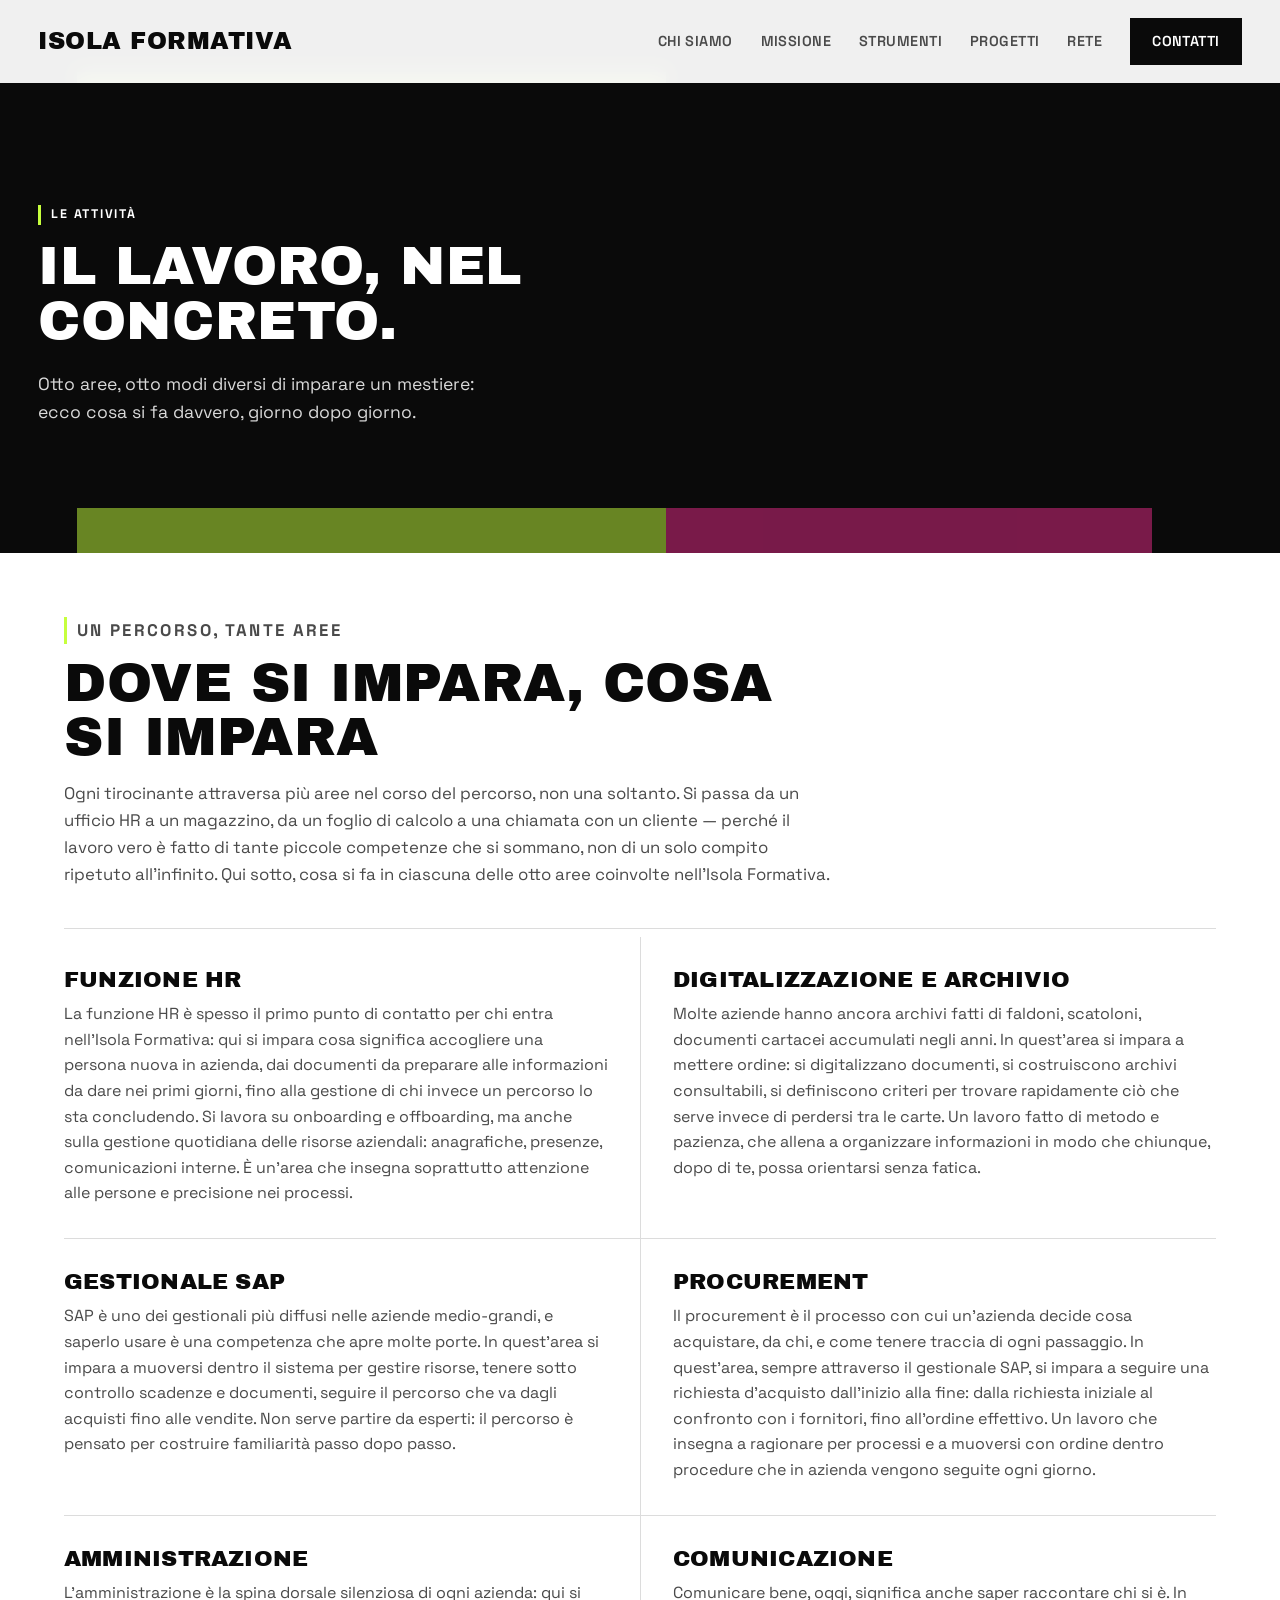
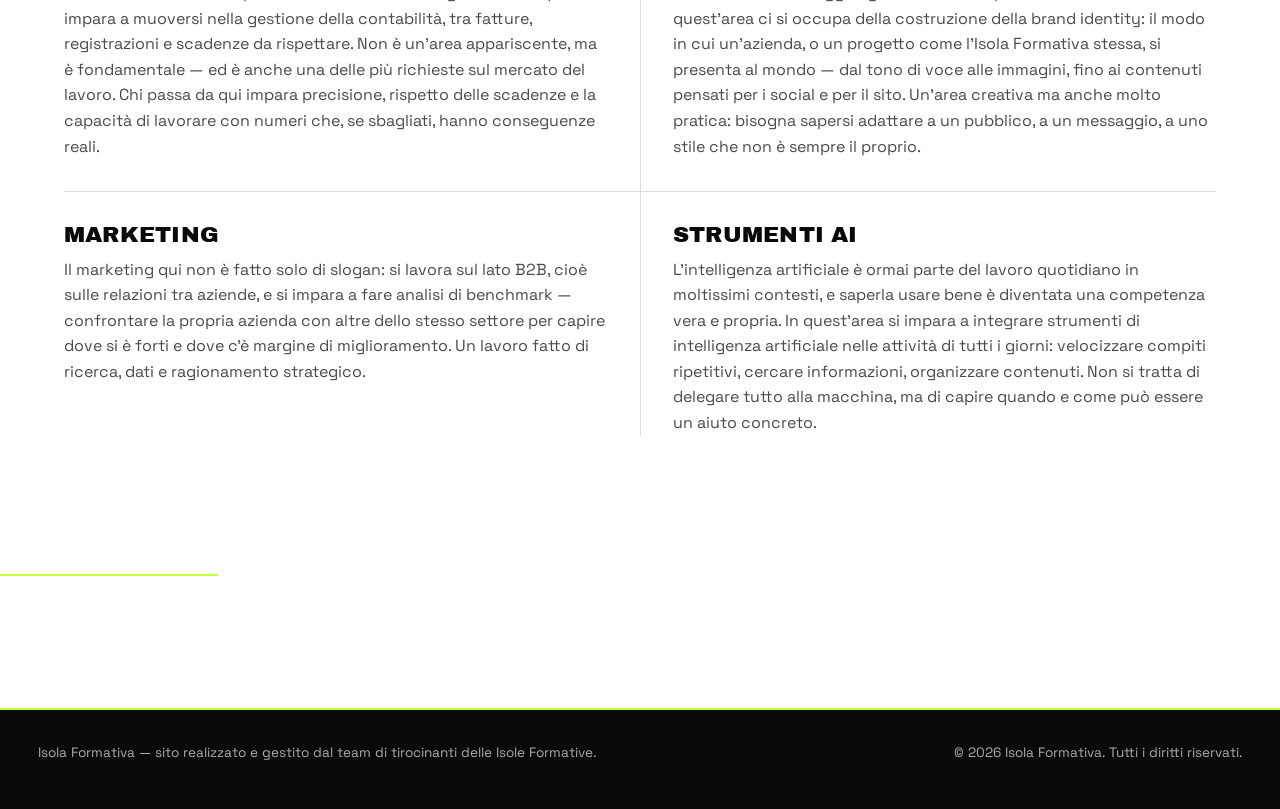
==== attivita.html @ 7fa22056 "Prova" ====
<!DOCTYPE html>
<html lang="it">
<head>
<meta charset="UTF-8">
<meta name="viewport" content="width=device-width, initial-scale=1.0">
<title>Le attività — Isola Formativa</title>
<meta name="description" content="Le otto aree di attività dell'Isola Formativa: HR, digitalizzazione e archivio, SAP, procurement, amministrazione, comunicazione, marketing, strumenti AI.">

<link rel="preconnect" href="https://fonts.googleapis.com">
<link rel="preconnect" href="https://fonts.gstatic.com" crossorigin>
<link href="https://fonts.googleapis.com/css2?family=Archivo+Black&family=Space+Grotesk:wght@400;500;600&display=swap" rel="stylesheet">

<link rel="stylesheet" href="style.css?v=58">
<link rel="stylesheet" href="attivita.css?v=1">
</head>
<body>

<div class="ambient-bg" aria-hidden="true">
  <span class="punk-shape punk-shape--lime"></span>
  <span class="punk-shape punk-shape--magenta"></span>
</div>

<header class="site-header" id="top">
  <div class="header-inner">
    <a href="index.html" class="brand">ISOLA FORMATIVA</a>
    <button class="nav-toggle" id="navToggle" aria-label="Apri il menu" aria-expanded="false">
      <span></span><span></span><span></span>
    </button>
    <nav class="main-nav" id="mainNav">
      <a href="index.html#chi-siamo">Chi siamo</a>
      <a href="index.html#missione">Missione</a>
      <a href="index.html#strumenti">Strumenti</a>
      <a href="index.html#progetti">Progetti</a>
      <a href="index.html#rete">Rete</a>
      <a href="index.html#contatti" class="nav-cta">Contatti</a>
    </nav>
  </div>
</header>

<main>
<section class="section section-dark" id="attivita-intro">
  <div class="container">
    <p class="eyebrow eyebrow-light">Le attività</p>
    <h2 class="light">Il lavoro, nel concreto.</h2>
    <p class="lead light">Otto aree, otto modi diversi di imparare un mestiere:<br>ecco cosa si fa davvero, giorno dopo giorno.</p>
  </div>
</section>

<section class="section" id="attivita-dettaglio" style="background: transparent;">
  <div class="container">

    <div class="attivita-blocco">

      <div class="attivita-intro">
        <p class="eyebrow">Un percorso, tante aree</p>
        <h2>Dove si impara, cosa si impara</h2>
        <p>Ogni tirocinante attraversa più aree nel corso del percorso, non una soltanto. Si passa da un ufficio HR a un magazzino, da un foglio di calcolo a una chiamata con un cliente — perché il lavoro vero è fatto di tante piccole competenze che si sommano, non di un solo compito ripetuto all'infinito. Qui sotto, cosa si fa in ciascuna delle otto aree coinvolte nell'Isola Formativa.</p>
      </div>

      <div class="attivita-grid">

        <article class="attivita-item">
          <h3>Funzione HR</h3>
          <p>La funzione HR è spesso il primo punto di contatto per chi entra nell'Isola Formativa: qui si impara cosa significa accogliere una persona nuova in azienda, dai documenti da preparare alle informazioni da dare nei primi giorni, fino alla gestione di chi invece un percorso lo sta concludendo. Si lavora su onboarding e offboarding, ma anche sulla gestione quotidiana delle risorse aziendali: anagrafiche, presenze, comunicazioni interne. È un'area che insegna soprattutto attenzione alle persone e precisione nei processi.</p>
        </article>

        <article class="attivita-item">
          <h3>Digitalizzazione e Archivio</h3>
          <p>Molte aziende hanno ancora archivi fatti di faldoni, scatoloni, documenti cartacei accumulati negli anni. In quest'area si impara a mettere ordine: si digitalizzano documenti, si costruiscono archivi consultabili, si definiscono criteri per trovare rapidamente ciò che serve invece di perdersi tra le carte. Un lavoro fatto di metodo e pazienza, che allena a organizzare informazioni in modo che chiunque, dopo di te, possa orientarsi senza fatica.</p>
        </article>

        <article class="attivita-item">
          <h3>Gestionale SAP</h3>
          <p>SAP è uno dei gestionali più diffusi nelle aziende medio-grandi, e saperlo usare è una competenza che apre molte porte. In quest'area si impara a muoversi dentro il sistema per gestire risorse, tenere sotto controllo scadenze e documenti, seguire il percorso che va dagli acquisti fino alle vendite. Non serve partire da esperti: il percorso è pensato per costruire familiarità passo dopo passo.</p>
        </article>

        <article class="attivita-item">
          <h3>Procurement</h3>
          <p>Il procurement è il processo con cui un'azienda decide cosa acquistare, da chi, e come tenere traccia di ogni passaggio. In quest'area, sempre attraverso il gestionale SAP, si impara a seguire una richiesta d'acquisto dall'inizio alla fine: dalla richiesta iniziale al confronto con i fornitori, fino all'ordine effettivo. Un lavoro che insegna a ragionare per processi e a muoversi con ordine dentro procedure che in azienda vengono seguite ogni giorno.</p>
        </article>

        <article class="attivita-item">
          <h3>Amministrazione</h3>
          <p>L'amministrazione è la spina dorsale silenziosa di ogni azienda: qui si impara a muoversi nella gestione della contabilità, tra fatture, registrazioni e scadenze da rispettare. Non è un'area appariscente, ma è fondamentale — ed è anche una delle più richieste sul mercato del lavoro. Chi passa da qui impara precisione, rispetto delle scadenze e la capacità di lavorare con numeri che, se sbagliati, hanno conseguenze reali.</p>
        </article>

        <article class="attivita-item">
          <h3>Comunicazione</h3>
          <p>Comunicare bene, oggi, significa anche saper raccontare chi si è. In quest'area ci si occupa della costruzione della brand identity: il modo in cui un'azienda, o un progetto come l'Isola Formativa stessa, si presenta al mondo — dal tono di voce alle immagini, fino ai contenuti pensati per i social e per il sito. Un'area creativa ma anche molto pratica: bisogna sapersi adattare a un pubblico, a un messaggio, a uno stile che non è sempre il proprio.</p>
        </article>

        <article class="attivita-item">
          <h3>Marketing</h3>
          <p>Il marketing qui non è fatto solo di slogan: si lavora sul lato B2B, cioè sulle relazioni tra aziende, e si impara a fare analisi di benchmark — confrontare la propria azienda con altre dello stesso settore per capire dove si è forti e dove c'è margine di miglioramento. Un lavoro fatto di ricerca, dati e ragionamento strategico.</p>
        </article>

        <article class="attivita-item">
          <h3>Strumenti AI</h3>
          <p>L'intelligenza artificiale è ormai parte del lavoro quotidiano in moltissimi contesti, e saperla usare bene è diventata una competenza vera e propria. In quest'area si impara a integrare strumenti di intelligenza artificiale nelle attività di tutti i giorni: velocizzare compiti ripetitivi, cercare informazioni, organizzare contenuti. Non si tratta di delegare tutto alla macchina, ma di capire quando e come può essere un aiuto concreto.</p>
        </article>

      </div>

    </div>

    <p class="voci-back">
      <a href="index.html#progetti" class="link-arrow">← Torna a Progetti e attività</a>
    </p>
  </div>
</section>
</main>

<footer class="site-footer">
  <div class="container footer-inner">
    <p>Isola Formativa — sito realizzato e gestito dal team di tirocinanti delle Isole Formative.</p>
    <p>© <span id="year"></span> Isola Formativa. Tutti i diritti riservati.</p>
  </div>
</footer>

<script>
  document.getElementById('year').textContent = new Date().getFullYear();
</script>
<script src="script.js?v=38"></script>
</body>
</html>
---- style.css ----
/* =========================================================
   ISOLA FORMATIVA — style.css
   Direzione: bianco/nero, un solo accento acceso, angoli
   squadrati, tipografia da poster sportivo. Nessuna icona.
   ========================================================= */

:root{
  /* Colori — base bianco/nero + un solo accento usato con disciplina */
  --ink:        #0A0A0A;   /* nero quasi puro — testo, sfondi scuri */
  --ink-soft:   #4A4A4A;   /* testo secondario su sfondo chiaro */
  --paper:      #FFFFFF;   /* bianco puro */
  --sand:       #F2F2F2;   /* grigio chiarissimo, sfondo alternato */
  --accent:     #C6FF3D;   /* verde lime acceso — unico accento */
  --accent-ink: #0A0A0A;   /* testo su sfondo accento */
  --gray:       #8A8A8A;   /* dettagli, bordi secondari */
  --line:       rgba(10,10,10,0.14);

  /* Tipografia */
  --font-display: 'Archivo Black', sans-serif;
  --font-body: 'Space Grotesk', sans-serif;

  /* Ritmo — angoli squadrati, nessun radius */
  --radius: 0px;
  --radius-sm: 0px;
  --container: none;
  --side-pad: clamp(24px, 3vw, 56px);
  --section-pad: clamp(64px, 9vw, 120px);
}

*, *::before, *::after{ box-sizing: border-box; }
html{ scroll-behavior: smooth; }

body{
  margin:0;
  font-family: var(--font-body);
  background: var(--paper);
  color: var(--ink-soft);
  line-height: 1.6;
  font-size: 16px;
  -webkit-font-smoothing: antialiased;
}

h1,h2,h3{
  font-family: var(--font-display);
  color: var(--ink);
  line-height: 1;
  margin: 0 0 0.4em;
  font-weight: 400;
  letter-spacing: 0.01em;
  text-transform: uppercase;
}

h1{ font-size: clamp(3.2rem, 7vw, 6rem); }
h2{ font-size: clamp(2.2rem, 5vw, 3.4rem); max-width: 20ch; }
h3{ font-size: 1.4rem; }

p{ margin: 0 0 1em; }
a{ color: inherit; text-decoration: none; }

.container{
  width: 100%;
  max-width: var(--container);
  margin: 0 auto;
  padding: 0 var(--side-pad);
}

.eyebrow{
  text-transform: uppercase;
  letter-spacing: 0.14em;
  font-size: 0.78rem;
  font-weight: 700;
  color: var(--ink);
  margin: 0 0 14px;
  border-left: 3px solid var(--accent);
  padding-left: 10px;
  display: inline-block;
}
.eyebrow-light{ color: var(--paper); }

.lead{
  font-size: 1.1rem;
  max-width: 60ch;
  color: var(--ink-soft);
}
.lead.light{ color: #D9D9D9; }
.light{ color: var(--paper); }

/* ---------- Buttons ---------- */
.btn{
  display: inline-flex;
  align-items: center;
  justify-content: center;
  gap: 8px;
  padding: 16px 34px;
  border-radius: var(--radius);
  font-weight: 700;
  font-size: 0.95rem;
  text-transform: uppercase;
  letter-spacing: 0.06em;
  border: 2px solid var(--ink);
  cursor: pointer;
  transition: transform 0.15s ease, background 0.15s ease, color 0.15s ease;
}
.btn-primary{
  background: var(--accent);
  border-color: var(--accent);
  color: var(--accent-ink);
}
.btn-primary:hover{
  background: var(--ink);
  border-color: var(--ink);
  color: var(--accent);
  transform: translateY(-2px);
}
.btn-outline{
  background: transparent;
  border-color: var(--paper);
  color: var(--paper);
}
.btn-outline:hover{
  background: var(--paper);
  color: var(--ink);
  transform: translateY(-2px);
}
.btn-block{ width: 100%; }

/* ---------- Header ---------- */
.site-header{
  position: sticky;
  top: 0;
  z-index: 50;
  background: rgba(255,255,255,0.94);
  backdrop-filter: blur(10px);
  border-bottom: 2px solid var(--ink);
}
.header-inner{
  max-width: none;
  width: 100%;
  margin: 0 auto;
  padding: 18px var(--side-pad);
  display: flex;
  align-items: center;
  justify-content: space-between;
}
.brand{
  font-family: var(--font-display);
  font-size: 1.5rem;
  letter-spacing: 0.02em;
  color: var(--ink);
}

.main-nav{
  display: flex;
  align-items: center;
  gap: 28px;
  font-weight: 600;
  font-size: 0.9rem;
  text-transform: uppercase;
  letter-spacing: 0.03em;
}
.main-nav a{ color: var(--ink-soft); position: relative; }
.main-nav a:not(.nav-cta):after{
  content:"";
  position:absolute; left:0; bottom:-4px;
  width:0; height:2px; background: var(--accent);
  transition: width .2s ease;
}
.main-nav a:not(.nav-cta):hover{ color: var(--ink); }
.main-nav a:not(.nav-cta):hover:after{ width: 100%; }
.nav-cta{
  background: var(--ink);
  color: var(--paper) !important;
  padding: 10px 20px;
  border: 2px solid var(--ink);
}
.nav-cta:hover{ background: var(--accent); border-color: var(--accent); color: var(--ink) !important; }

.nav-toggle{
  display: none;
  flex-direction: column;
  gap: 5px;
  background: none;
  border: none;
  cursor: pointer;
  padding: 6px;
}
.nav-toggle span{
  width: 24px; height: 2px; background: var(--ink);
}

/* ---------- Hero ---------- */
.hero{
  position: relative;
  background: var(--ink);
  color: var(--paper);
  padding: clamp(20px, 3vw, 40px) var(--side-pad) clamp(40px, 5vw, 65px);
}
.hero-inner{
  max-width: none;
  width: 100%;
  margin: 0 auto;
  display: flex;
  align-items: center;
  justify-content: space-between;
  gap: 40px;
}
.hero-content{
  max-width: 620px;
  text-align: left;
}
.hero h1{ color: var(--paper); }
.hero-subtitle{
  font-size: clamp(1.05rem, 2vw, 1.25rem);
  color: #D9D9D9;
  max-width: 50ch;
  margin: 0 0 34px;
  font-family: var(--font-body);
  text-transform: none;
}
.hero-actions{
  display: flex;
  gap: 16px;
  flex-wrap: wrap;
}

.hero-visual{
  flex: 0 0 auto;
  width: min(646px, 40vw);
  aspect-ratio: 5 / 4;
}
@media (max-width: 900px){
  .hero-visual{ display: none; }
}

.hero-mosaic{
  width: 100%;
  height: 100%;
  display: grid;
  grid-template-columns: repeat(5, 1fr);
  grid-template-rows: repeat(4, 1fr);
  gap: 2px;
  background: var(--ink);
}
.hero-mosaic span{
  background-repeat: no-repeat;
  filter: contrast(2.75);
}

/* ---------- Sections ---------- */
.section{ padding: var(--section-pad) 0; }
.section-alt{ background: var(--accent); }
.section-alt .eyebrow{ border-left-color: var(--ink); }
.section-alt .link-arrow{ border-bottom-color: var(--ink); }
.section-dark{ background: var(--ink); }
.section-dark h2, .section-dark h3{ color: var(--paper); }

.split{
  display: grid;
  grid-template-columns: 1.1fr 0.9fr;
  gap: 60px;
  align-items: stretch;
}

/* ---------- Chi siamo: regolazioni foto (da rifinire quando arriva l'immagine reale) ---------- */
/* Posizione verticale rispetto al testo affiancato: numero più alto = foto più in basso */
#chi-siamo .split-media{
  margin-top: 10px;
}
/* Forma del riquadro foto: es. 4/5 (verticale), 1/1 (quadrato), 16/9 (orizzontale) */
#chi-siamo .img-placeholder{
  aspect-ratio: 16/12;
}
/* Dimensione della colonna foto rispetto al testo: primo numero = testo, secondo = foto */
#chi-siamo .split{
  grid-template-columns: 1.1fr 0.9fr;
  align-items: start;
}

/* ---------- Chi siamo: stat row ---------- */
#numeri .stat-row{
  display: flex;
  justify-content: center;
  flex-wrap: wrap;
  gap: 0;
  margin-top: 0;
}

#numeri .stat{
  display: flex;
  flex-direction: column;
  align-items: center;
  text-align: center;
  flex: 0 1 220px;
  padding: 20px 40px;
  border-right: 2px solid var(--ink);
}

#numeri .stat:last-child{
  border-right: none;
}

.stat-num{
  font-family: var(--font-display);
  font-size: 2.4rem;
  color: var(--ink);
}
.stat-label{ font-size: 0.8rem; color: var(--ink-soft); text-transform: uppercase; letter-spacing: 0.04em; }

/* ---------- Image placeholders ---------- */
.img-placeholder{
  width: 100%;
  border: 2px solid var(--ink);
  background:
    repeating-linear-gradient(45deg, rgba(10,10,10,0.04) 0 10px, rgba(10,10,10,0.08) 10px 20px);
  display: flex;
  align-items: center;
  justify-content: center;
  text-align: center;
  padding: 24px;
  color: var(--ink-soft);
  font-size: 0.85rem;
  text-transform: uppercase;
  letter-spacing: 0.03em;
}
.img-placeholder[data-ratio="4-5"]{ aspect-ratio: 4/5; }
.img-placeholder[data-ratio="16-9"]{ aspect-ratio: 16/9; margin-bottom: 18px; }

/* ---------- Mission ---------- */
.mission-grid{
  display: grid;
  grid-template-columns: repeat(3, 1fr);
  gap: 2px;
  margin-top: 44px;
  background: var(--ink);
  border: 2px solid var(--ink);
}
.mission-block{
  background: var(--ink);
  padding: 30px 26px;
  position: relative;
}
.mission-index{
  display: block;
  font-family: var(--font-display);
  font-size: 1.6rem;
  color: var(--accent);
  margin-bottom: 10px;
}
.mission-block h3{ color: var(--paper); }
.mission-block p{ color: #D9D9D9; margin: 0; }

/* ---------- Strumenti (blocchi) ---------- */
.path{
  display: grid;
  grid-template-columns: repeat(3, 1fr);
  gap: 2px;
  margin-top: 50px;
  background: var(--ink);
  border: 2px solid var(--ink);
}
.path-block{
  background: var(--paper);
  padding: 40px 30px;
  transition: transform 0.2s ease, background 0.2s ease;
}
.path-block:hover{ transform: translateY(-4px); }
.path-block-2{ background: #FF2D95; }
.path-block-2 h3, .path-block-2 p, .path-block-2 .path-step{ color: var(--accent-ink); }
.path-step{
  display: block;
  font-family: var(--font-display);
  font-size: 1rem;
  letter-spacing: 0.08em;
  color: var(--gray);
  margin-bottom: 14px;
}
.path-block p{ margin: 0; color: var(--ink-soft); }
.strumenti-cta{
  margin-top: 32px;
  text-align: center;
}
.btn-text-cta{
  font-family: var(--font-body);
  font-weight: 600;
  text-transform: uppercase;
  font-size: 0.85rem;
  letter-spacing: 0.03em;
  color: var(--ink);
  border-bottom: 2px solid rgb(255,45,149);
  padding-bottom: 2px;
  display: inline-block;
}
.btn-text-cta:hover{
  color: rgb(255,45,149);
}
/* ---------- Progetti / stories ---------- */
.cards-grid{
  display: grid;
  grid-template-columns: repeat(3, 1fr);
  gap: 28px;
  margin-top: 44px;
}
.story-card{
  display: flex;
  flex-direction: column;
  height: 100%;
}
.story-card h3{ margin-bottom: 8px; }
.story-card p{ color: var(--ink-soft); }
.story-card .link-arrow{ margin-top: auto; align-self: flex-start; }
.link-arrow{
  font-weight: 700;
  text-transform: uppercase;
  font-size: 0.85rem;
  letter-spacing: 0.03em;
  color: var(--ink);
  border-bottom: 2px solid var(--accent);
  display: inline-block;
  padding-bottom: 2px;
  transition: color 0.2s ease;
}
.link-arrow:hover{ color: var(--ink-soft); }

/* ---------- Rete ---------- */
.resource-grid{
  display: grid;
  grid-template-columns: repeat(2, 1fr);
  gap: 2px;
  margin-top: 40px;
  background: var(--ink);
  border: 2px solid var(--ink);
}
.resource-item{
  display: flex;
  gap: 20px;
  align-items: flex-start;
  background: var(--paper);
  padding: 28px;
  transition: background 0.2s ease;
}
.resource-item:hover{ background: var(--sand); }
.resource-index{
  font-family: var(--font-display);
  font-size: 1.8rem;
  color: var(--accent);
  -webkit-text-stroke: 1.5px var(--ink);
  flex-shrink: 0;
  line-height: 1;
}
.resource-item h3{ margin-bottom: 4px; font-size: 1.1rem; }
.resource-item p{ margin: 0; font-size: 0.92rem; color: var(--ink-soft); }

/* ---------- Contatti ---------- */
.contact-list{
  list-style: none;
  padding: 0;
  margin: 24px 0;
  display: flex;
  flex-direction: column;
  gap: 14px;
  color: #D9D9D9;
}
.contact-label{
  text-transform: uppercase;
  font-size: 0.72rem;
  letter-spacing: 0.06em;
  color: var(--accent);
  display: block;
  margin-bottom: 2px;
}
.contact-list a{ color: var(--paper); border-bottom: 2px solid var(--accent); }
.social-row{ display: flex; gap: 16px; }
.social-row a{
  padding: 8px 0;
  border-bottom: 2px solid rgba(255,255,255,0.3);
  font-size: 0.85rem;
  text-transform: uppercase;
  letter-spacing: 0.04em;
}
.social-row a:hover{ border-color: var(--accent); }

.contact-form{
  background: var(--paper);
  padding: 32px;
  display: flex;
  flex-direction: column;
  gap: 6px;
}
.contact-form label{
  font-size: 0.78rem;
  font-weight: 700;
  text-transform: uppercase;
  letter-spacing: 0.04em;
  color: var(--ink);
  margin-top: 14px;
}
.contact-form input,
.contact-form textarea{
  font-family: var(--font-body);
  font-size: 1rem;
  padding: 12px 14px;
  border-radius: 0;
  border: 2px solid var(--ink);
  background: var(--paper);
  color: var(--ink-soft);
  resize: vertical;
}
.contact-form input:focus,
.contact-form textarea:focus{
  outline: 2px solid var(--accent);
  outline-offset: 1px;
}
.contact-form button{ margin-top: 18px; }
.form-note{
  font-size: 0.82rem;
  color: var(--ink);
  min-height: 1.2em;
  margin: 8px 0 0;
}

/* Contatti: colonna destra (loghi) a contatto col bordo destro su desktop.
   padding-right del container azzerato solo qui; il testo a sinistra
   mantiene il proprio margine tramite .split-text. */
#contatti .container{
  padding-right: 0;
}
#contatti .split-text{
  padding-right: var(--side-pad);
}

/* Contatti: su mobile le colonne si impilano (i loghi sopra, il testo
   sotto — vedi regola generale .split in @media più sotto). Qui i loghi
   devono restare larghi quanto lo schermo (bordo a bordo), indipendenti
   da qualunque padding del container, e con altezza libera (non più
   forzata a 480px, valore pensato solo per l'affiancamento desktop). */
@media (max-width: 900px){
  .partner-logos{
    min-height: auto !important;
    margin-top: calc(-1 * var(--section-pad)) !important;
    margin-bottom: 0 !important;
    height: auto !important;
    margin-left: calc(-1 * var(--side-pad));
    margin-right: calc(-1 * var(--side-pad));
    padding-left: var(--side-pad);
    padding-right: var(--side-pad);
  }
}

/* ---------- Footer ---------- */
.site-footer{
  background: var(--ink);
  color: #ABABAB;
  padding: 32px 0;
  font-size: 0.85rem;
  border-top: 2px solid var(--accent);
}
.footer-inner{
  display: flex;
  justify-content: space-between;
  flex-wrap: wrap;
  gap: 8px;
}

/* ---------- Fade-up entrance (hero only, no floating decoration) ---------- */
.fade-up{
  opacity: 0;
  transform: translateY(16px);
  animation: hero-fade-up 0.7s ease forwards;
}
@keyframes hero-fade-up{
  to{ opacity: 1; transform: translateY(0); }
}

/* ---------- Scroll reveal ---------- */
.reveal{
  opacity: 0;
  transform: translateY(18px);
  transition: opacity 0.6s ease, transform 0.6s ease;
}
.reveal.is-visible{ opacity: 1; transform: translateY(0); }

@media (prefers-reduced-motion: reduce){
  .reveal{ opacity: 1; transform: none; transition: none; }
  .fade-up{ opacity: 1; transform: none; animation: none; }
  html{ scroll-behavior: auto; }
}

/* =========================================================
   Responsive
   ========================================================= */
@media (max-width: 900px){
  .split{ grid-template-columns: 1fr; }
  #chi-siamo .split{ grid-template-columns: 1fr; }
  .split-media{ order: -1; }
  .mission-grid, .cards-grid{ grid-template-columns: 1fr; }
  .path{ grid-template-columns: 1fr; }
  .resource-grid{ grid-template-columns: 1fr; }
  .section.cutoff::before{ top: 16px !important; bottom: 16px !important; }
  #chi-siamo.cutoff::before{ top: 0 !important; }
  #strumenti .container{ padding-left: var(--side-pad) !important; padding-right: var(--side-pad) !important; }
  #rete .container{ padding-left: var(--side-pad) !important; padding-right: var(--side-pad) !important; }
  #strumenti.cutoff::before{ left: 0 !important; right: 0 !important; }
  #rete.cutoff::before{ left: 0 !important; right: 0 !important; }
  #contatti .container{ padding-right: var(--side-pad) !important; }
}

@media (max-width: 640px){
  .main-nav{
    position: fixed;
    inset: 74px 0 auto 0;
    background: var(--paper);
    border-bottom: 2px solid var(--ink);
    flex-direction: column;
    align-items: flex-start;
    padding: 18px 24px;
    gap: 16px;
    transform: translateY(-12px);
    opacity: 0;
    pointer-events: none;
    transition: all 0.25s ease;
  }
  .main-nav.is-open{
    transform: translateY(0);
    opacity: 1;
    pointer-events: auto;
  }
  .nav-toggle{ display: flex; }
  #numeri .stat-row{ flex-direction: column; align-items: center; gap: 0; }
  #numeri .stat{ border-right: none; border-bottom: 2px solid var(--ink); padding: 32px 0 14px; }
  #numeri .stat:last-child{ border-bottom: none; }
}

/* =========================================================
   Effetto "accensione" — solo per il testo della Missione
   (#missioneText). Scoped, non tocca il resto del sito.
   Il colore di ogni parola è calcolato in JS in base allo
   scroll: qui serve solo il layout di base.
   ========================================================= */
.sr-only{
  position: absolute;
  width: 1px; height: 1px;
  padding: 0; margin: -1px;
  overflow: hidden;
  clip: rect(0,0,0,0);
  white-space: nowrap;
  border: 0;
}

.ignite-text .ignite-word{
  display: inline-block;
}


/* =========================================================
   Sfondo animato globale — "respiro di luce"
   Un solo livello fisso dietro a tutto il sito. Visibile solo
   dove le sezioni sono piene (Hero, Missione, Contatti,
   Footer) o nei tagli trasparenti delle sezioni "cutoff".
   ========================================================= */
.ambient-bg{
  position: fixed;
  inset: 0;
  z-index: -1;
  background: var(--ink);
  overflow: hidden;
}
.ambient-bg .punk-shape{
  position: absolute;
  animation: punk-drift 9s ease-in-out infinite;
}
.ambient-bg .punk-shape--lime{
  background: rgba(198,255,61,0.5);
  width: 46vw;
  height: 46vw;
  top: 8%;
  left: 6%;
  animation-duration: 11s;
}
.ambient-bg .punk-shape--magenta{
  background: rgba(255,45,149,0.45);
  width: 38vw;
  height: 38vw;
  top: 42%;
  left: 52%;
  animation-duration: 8s;
  animation-delay: 1.5s;
}
@keyframes punk-drift{
  0%   { transform: translate(0, 0)       rotate(0deg); }
  20%  { transform: translate(6vw, -4vw)  rotate(0deg); }
  40%  { transform: translate(-3vw, 5vw)  rotate(90deg); }
  60%  { transform: translate(4vw, 3vw)   rotate(90deg); }
  80%  { transform: translate(-5vw, -3vw) rotate(180deg); }
  100% { transform: translate(0, 0)       rotate(180deg); }
}
@media (prefers-reduced-motion: reduce){
  .ambient-shape{ animation: none; }
}
@keyframes ambient-breathe{
  0%, 100%{ transform: scale(0.85); opacity: 0.7; }
  50%{ transform: scale(1.15); opacity: 1; }
}
@media (prefers-reduced-motion: reduce){
  .ambient-bg::before{ animation: none; transform: scale(1); opacity: 0.85; }
}

/* =========================================================
   Sezioni "fluttuanti" (.cutoff) — Chi siamo, Strumenti,
   Progetti, Rete. Il colore pieno resta solo nel ~75%
   centrale; sopra e sotto, taglio netto e trasparenza totale
   che lascia intravedere il respiro di luce dietro. Un'ombra
   sfumata lime segna il bordo del taglio, per l'effetto
   "fluttuante". Missione, Contatti, Hero, Footer non usano
   questa classe e restano pieni al 100%.
   ========================================================= */
.section.cutoff{
  position: relative;
  background: transparent;
  margin: 115px 0;
}
.section.cutoff::before{
  content: "";
  position: absolute;
  left: 1%;
  right: 1%;
  top: 6%;
  bottom: 6%;
  background: var(--paper);
  z-index: 0;
}
#chi-siamo.cutoff{
  margin-top: 45px;
  padding-top: 48px;
  padding-bottom: 95px;
}
#chi-siamo{
  scroll-margin-top: 60px;
}
#chi-siamo.cutoff::before{
  top: 0%;
}

.section.cutoff.section-alt::before{
  background: var(--accent);
}
.section.cutoff > .container{
  position: relative;
  z-index: 1;
}
#strumenti.cutoff::before{
  left: 10vw;
  right: 1%;
}
#strumenti .container{
  padding-left: calc(10vw + var(--side-pad));
  padding-right: var(--side-pad);
}
#rete.cutoff::before{
  left: 0;
  right: 12vw;
}
#rete .container{
  padding-left: var(--side-pad);
  padding-right: 17vw;
}
#numeri.cutoff{
  margin-top: 45px;
}
#numeri.cutoff::before{
  left: 0;
  right: 0;
}
#numeri .container{
  padding-left: var(--side-pad);
  padding-right: var(--side-pad);
}
/* =========================================================
   Chi siamo — testo espandibile, tappe, foto separatrice
   ========================================================= */
.chi-siamo-copy .eyebrow,
.chi-siamo-copy h2{
  margin-top: 0;
}
.chi-siamo-copy{
  display: flow-root;
  padding-bottom: 32px;
}
.chi-siamo-copy h2{
  margin-bottom: 48px;
}
.chi-siamo-copy .split-media{
  float: right;
  width: min(560px, 48%);
  margin: 0 0 20px 40px;
}
.chi-siamo-copy p{
  font-size: 1.1rem;
  margin: 0 0 16px;
}
.chi-siamo-copy p:last-child{
  margin-bottom: 0;
}

@media (max-width: 1000px){
  .chi-siamo-copy{
    display: flex;
    flex-direction: column;
  }
  .chi-siamo-copy .eyebrow{
    order: 1;
  }
  .chi-siamo-copy h2{
    order: 2;
  }
  .chi-siamo-copy .split-media{
    float: none;
    width: 100%;
    margin: 0 0 24px;
    order: 3;
  }
  .chi-siamo-copy p{
    order: 4;
  }
}
.partner-logos{
  display: flex;
  flex-direction: column;
  gap: 20px;
  justify-content: center;
  background: var(--paper);
  padding: 32px;
  margin-top: calc(-1 * var(--section-pad));
  margin-bottom: calc(-1 * var(--section-pad));
  height: calc(100% + (2 * var(--section-pad)));
}
.partner-logos-title{
  font-family: var(--font-display);
  text-transform: uppercase;
  font-size: 0.85rem;
  letter-spacing: 0.05em;
  color: var(--gray);
  margin: 0 0 8px;
}
.partner-logo-item{
  display: grid;
  grid-template-columns: 100px 1fr;
  align-items: center;
  justify-items: center;
  gap: 16px;
  padding: 16px;
  border: none;
  text-align: center;
}
.partner-logo-text{
  display: flex;
  flex-direction: column;
  gap: 2px;
  font-size: 0.85rem;
  color: var(--ink-soft);
  line-height: 1.4;
  text-align: left;
}
.partner-logo-item img{
  height: 55px;
  width: auto;
  max-width: 100%;
  object-fit: contain;
  display: block;
}
---- attivita.css ----
/* =========================================================
   LE ATTIVITÀ — un unico blocco bianco: introduzione in alto
   (stile neutro, come "Strumenti formativi" in home) seguita,
   senza interruzione, dalle 8 attività disposte in coppie
   affiancate. Stesso principio di trasparenza di voci.css e
   strumenti.css.
   ========================================================= */

#attivita-dettaglio .container{
  padding-left: 0;
  padding-right: 0;
  padding-top: 0;
  padding-bottom: 0;
}

.attivita-blocco{
  background: var(--paper);
  padding: 64px;
}

/* ---------- Introduzione ---------- */
.attivita-intro{
  padding-bottom: 40px;
  border-bottom: 1px solid var(--line);
  margin-bottom: 8px;
}
.attivita-intro .eyebrow{
  margin-bottom: 12px;
}
.attivita-intro h2{
  margin-bottom: 16px;
}
.attivita-intro p{
  margin: 0;
  font-size: 1.05rem;
  line-height: 1.6;
  color: var(--ink-soft);
  max-width: 70ch;
}

/* ---------- Attività, in coppie ---------- */
.attivita-grid{
  display: grid;
  grid-template-columns: 1fr 1fr;
}

.attivita-item{
  padding: 32px;
  border-bottom: 1px solid var(--line);
}
.attivita-item:nth-child(odd){
  padding-left: 0;
}
.attivita-item:nth-child(even){
  padding-right: 0;
  border-left: 1px solid var(--line);
}
.attivita-item:nth-last-child(-n+2){
  border-bottom: none;
  padding-bottom: 0;
}

.attivita-item h3{
  margin-bottom: 10px;
}
.attivita-item p{
  margin: 0;
  font-size: 1rem;
  line-height: 1.6;
  color: var(--ink-soft);
}

#attivita-intro{
  padding-bottom: clamp(40px, 5vw, 65px);
}
#attivita-dettaglio{
  margin-top: 45px;
  padding-top: 0;
}

.voci-back{
  margin-top: 48px;
}
.voci-back a{
  color: var(--paper);
}
.voci-back a:hover{
  color: var(--accent);
}

@media (max-width: 700px){
  .attivita-grid{
    grid-template-columns: 1fr;
  }
  .attivita-item{
    padding: 24px 0;
    border-left: none;
  }
  .attivita-item:nth-last-child(-n+2){
    border-bottom: 1px solid var(--line);
    padding-bottom: 24px;
  }
  .attivita-item:last-child{
    border-bottom: none;
    padding-bottom: 0;
  }
  .attivita-blocco{
    padding: 52px 16px;
  }
  #attivita-dettaglio .container{
    padding-left: 0;
    padding-right: 0;
  }
}
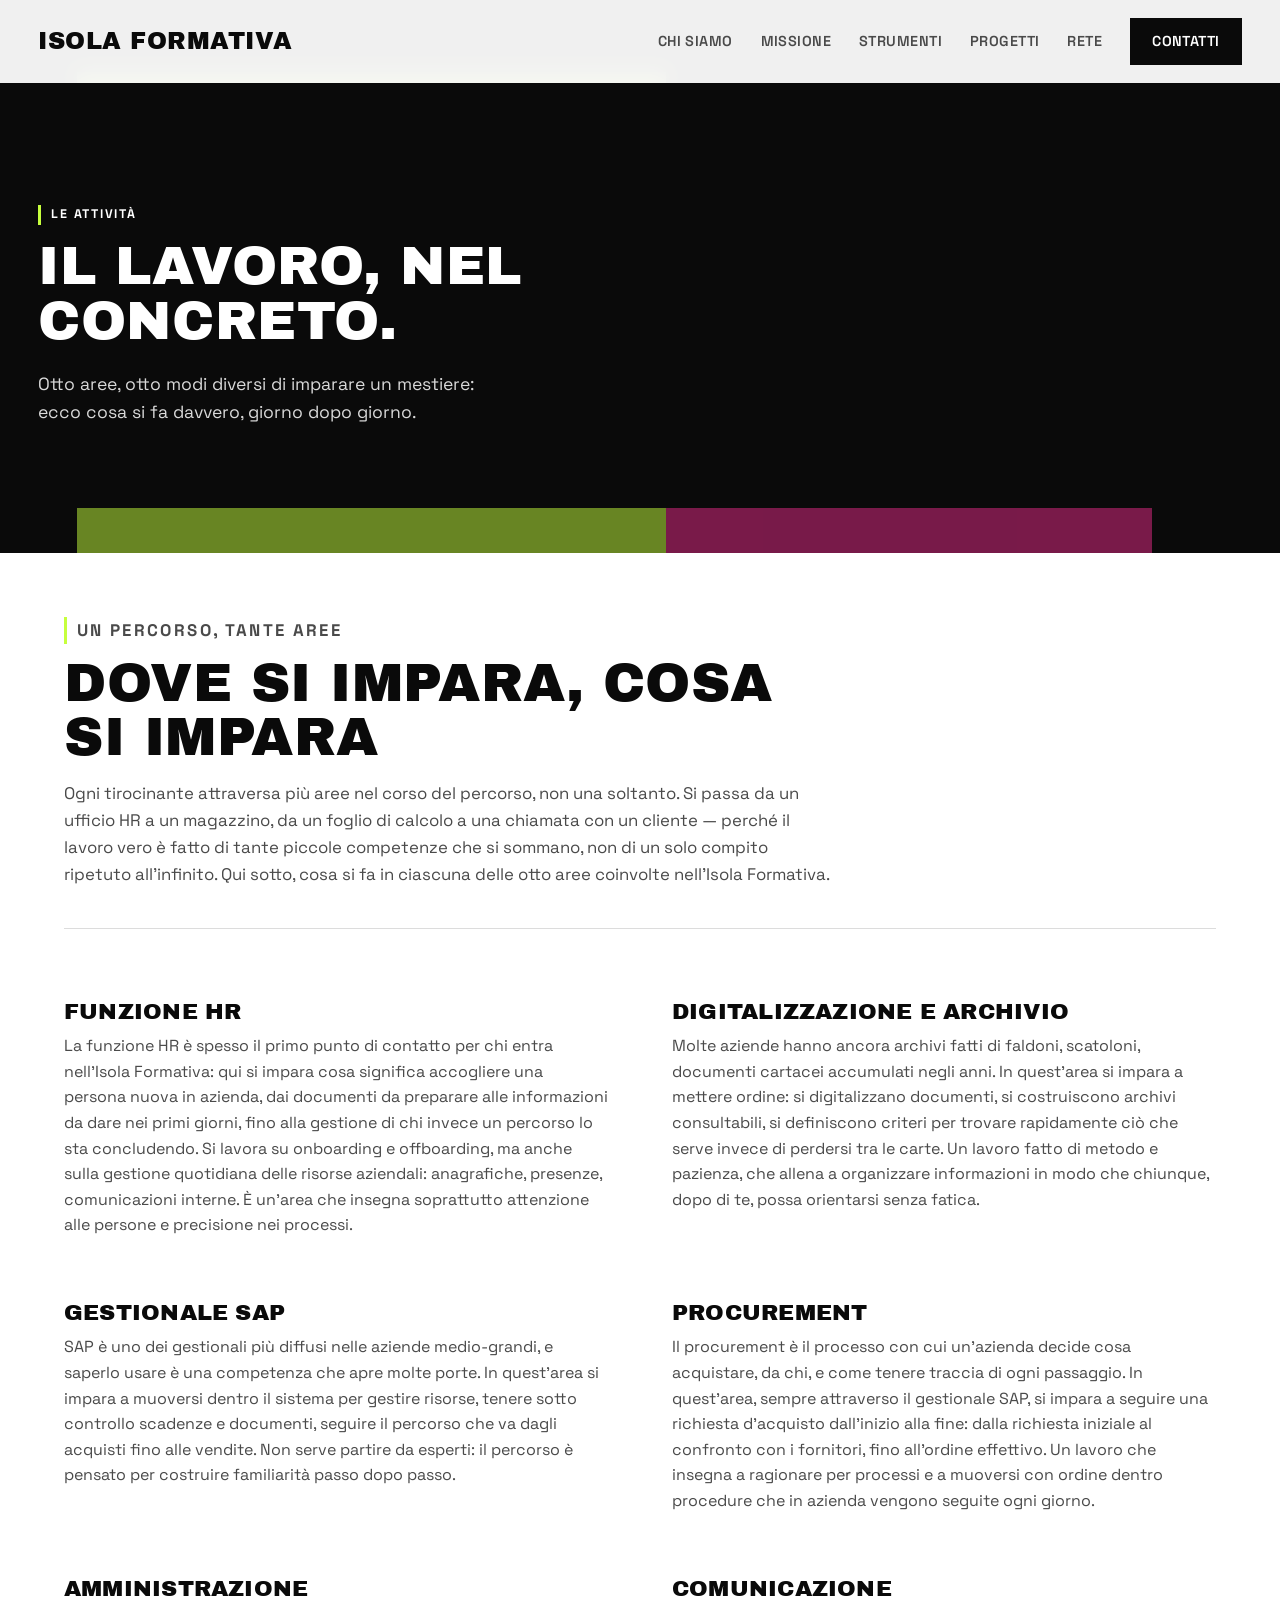
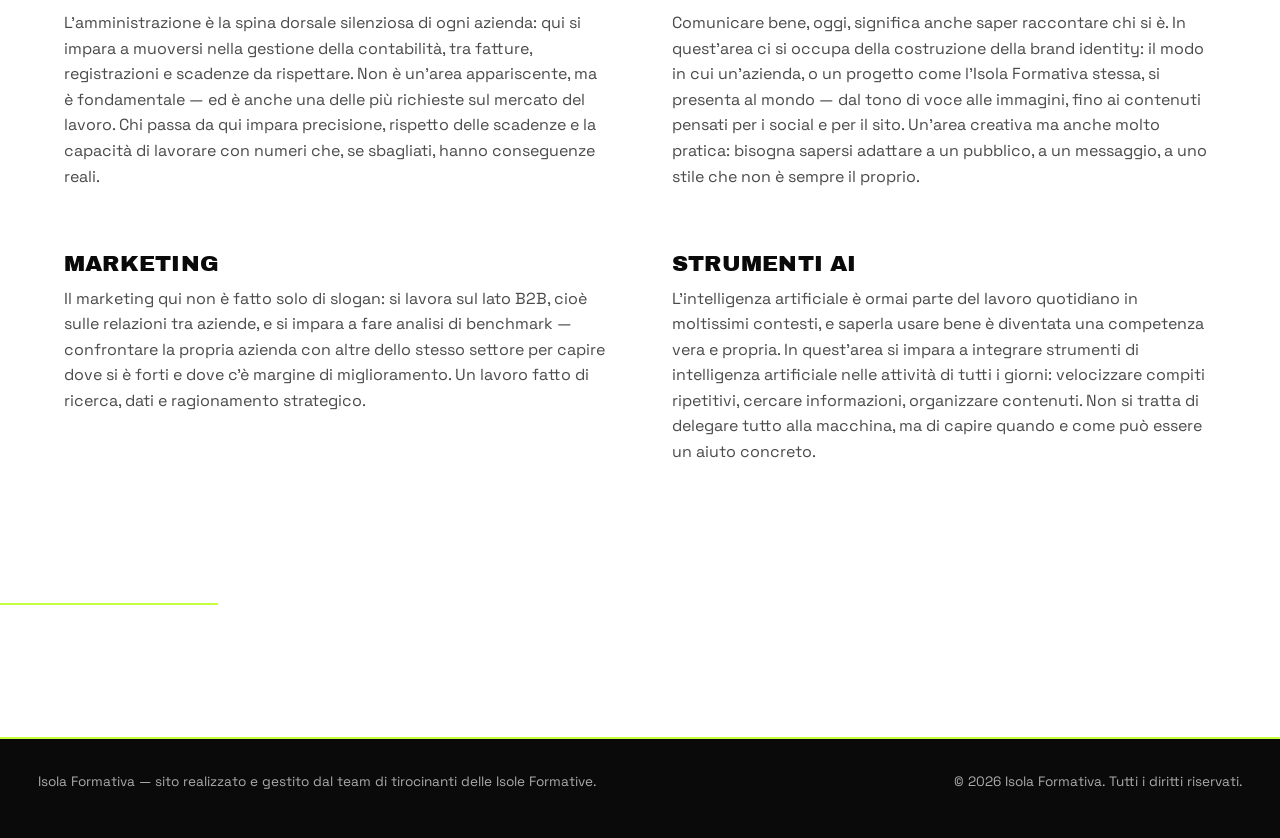
==== commit 2b83b20c: "Prova" ====
--- a/attivita.html
+++ b/attivita.html
@@ -11,7 +11,7 @@
 <link href="https://fonts.googleapis.com/css2?family=Archivo+Black&family=Space+Grotesk:wght@400;500;600&display=swap" rel="stylesheet">
 
 <link rel="stylesheet" href="style.css?v=58">
-<link rel="stylesheet" href="attivita.css?v=1">
+<link rel="stylesheet" href="attivita.css?v=2">
 </head>
 <body>
 
--- a/attivita.css
+++ b/attivita.css
@@ -22,7 +22,7 @@
 .attivita-intro{
   padding-bottom: 40px;
   border-bottom: 1px solid var(--line);
-  margin-bottom: 8px;
+  margin-bottom: 40px;
 }
 .attivita-intro .eyebrow{
   margin-bottom: 12px;
@@ -46,14 +46,12 @@
 
 .attivita-item{
   padding: 32px;
-  border-bottom: 1px solid var(--line);
 }
 .attivita-item:nth-child(odd){
   padding-left: 0;
 }
 .attivita-item:nth-child(even){
   padding-right: 0;
-  border-left: 1px solid var(--line);
 }
 .attivita-item:nth-last-child(-n+2){
   border-bottom: none;
@@ -94,15 +92,10 @@
   }
   .attivita-item{
     padding: 24px 0;
-    border-left: none;
-  }
-  .attivita-item:nth-last-child(-n+2){
     border-bottom: 1px solid var(--line);
-    padding-bottom: 24px;
   }
   .attivita-item:last-child{
     border-bottom: none;
-    padding-bottom: 0;
   }
   .attivita-blocco{
     padding: 52px 16px;
@@ -111,4 +104,4 @@
     padding-left: 0;
     padding-right: 0;
   }
-}
+}
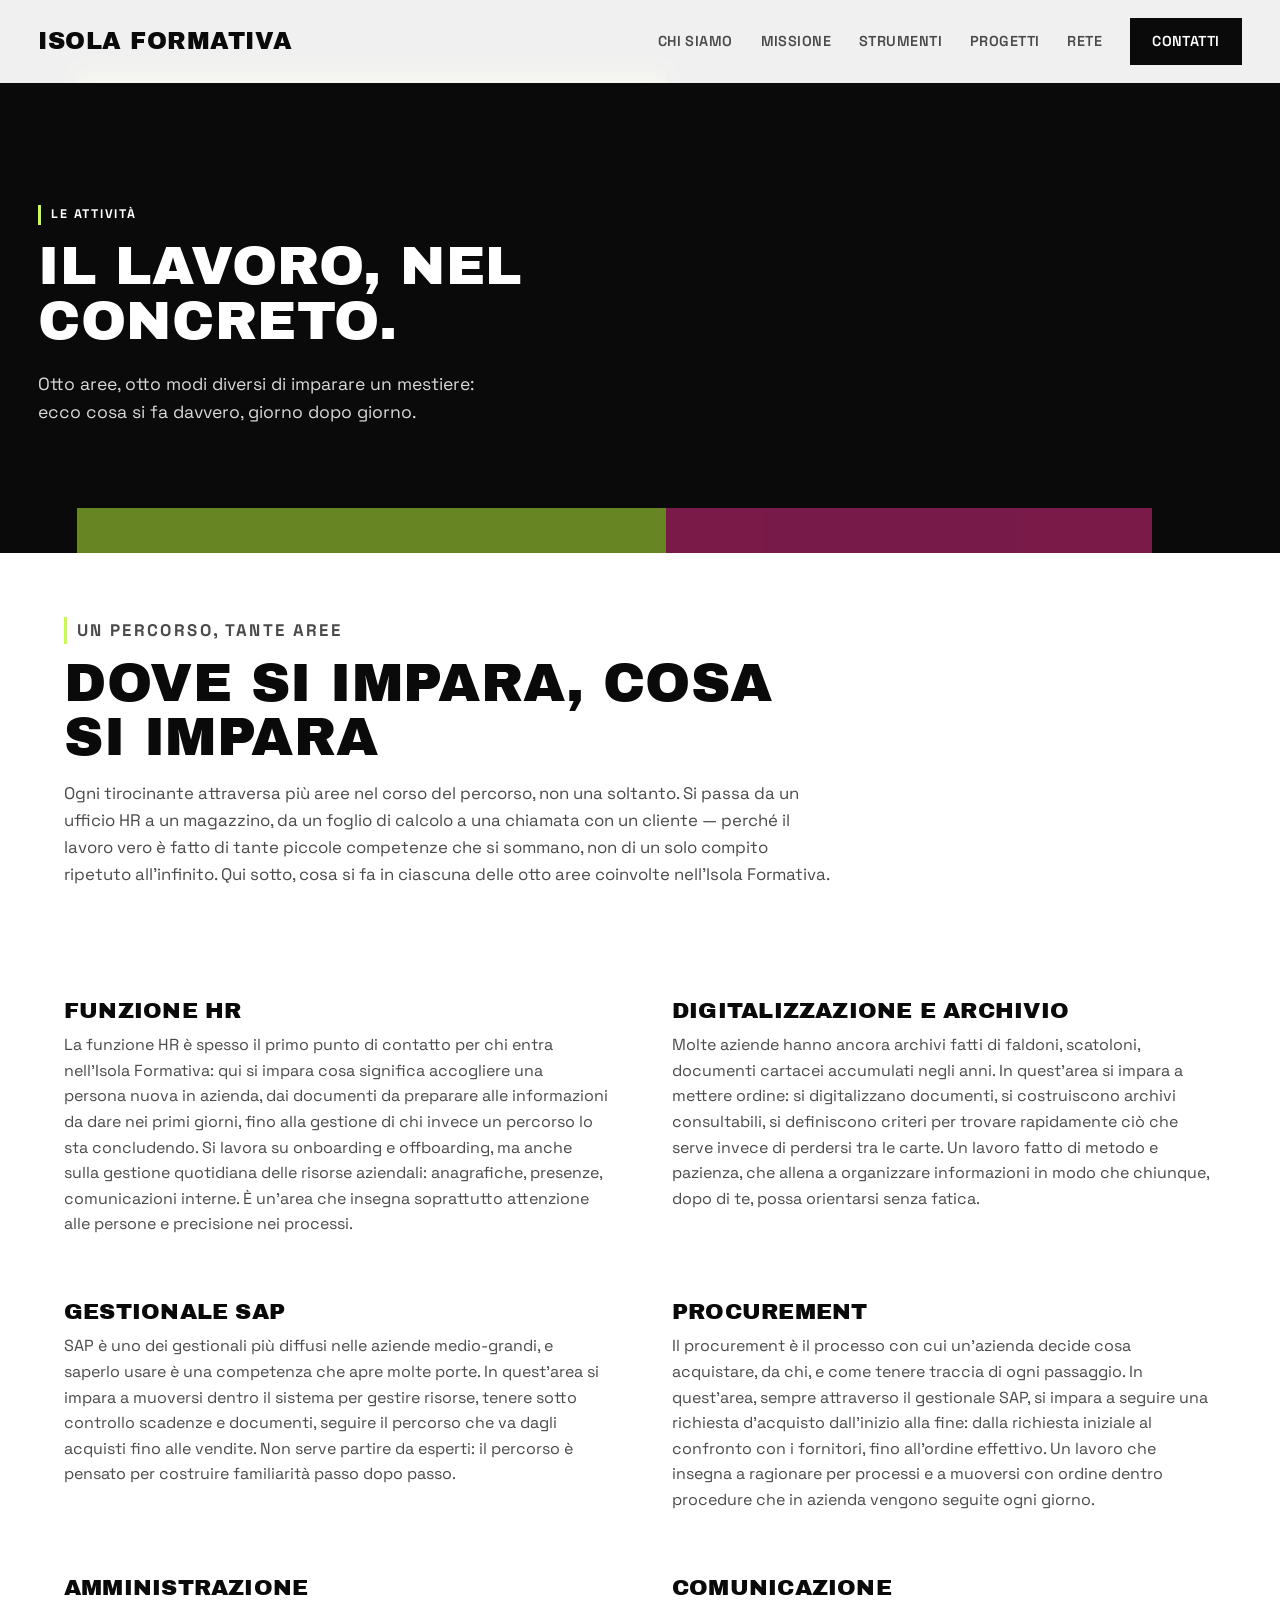
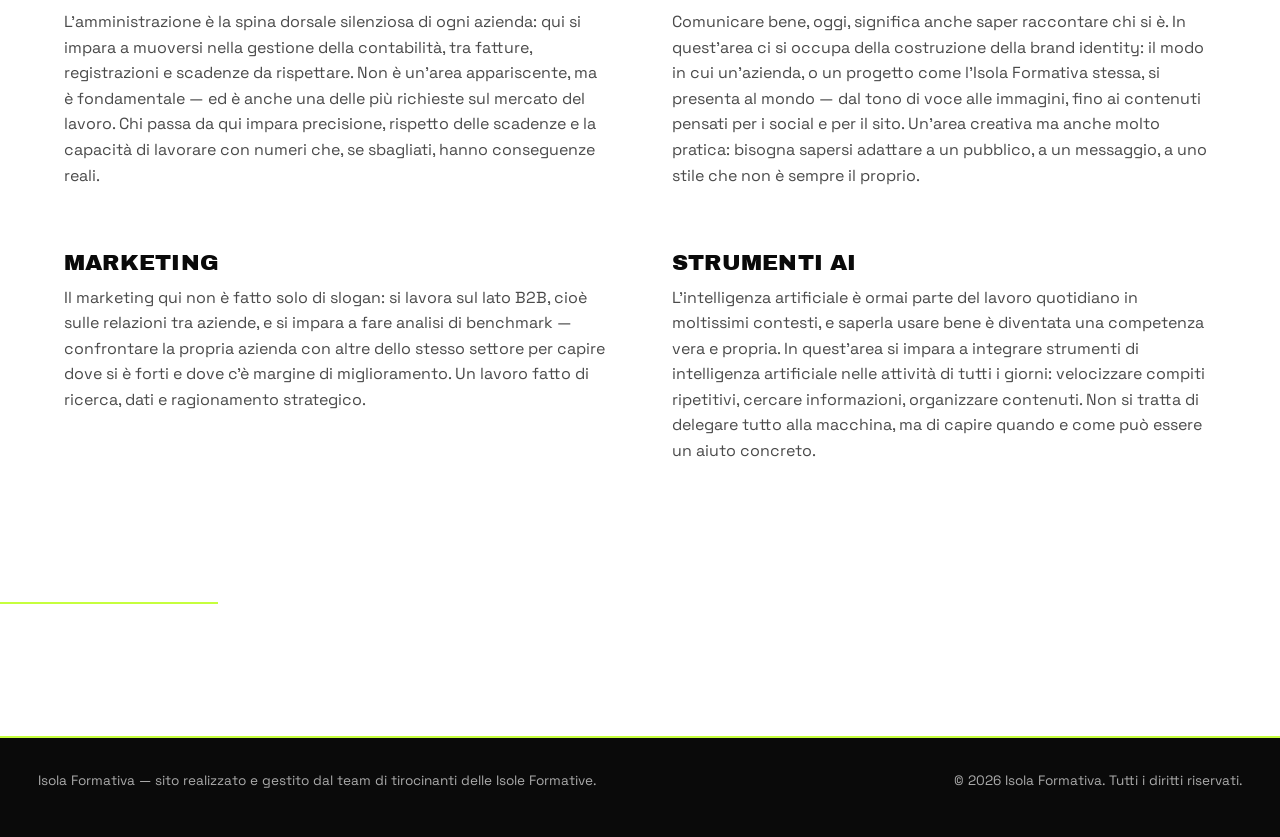
==== commit 3f04e0b4: "Prova" ====
--- a/attivita.html
+++ b/attivita.html
@@ -11,7 +11,7 @@
 <link href="https://fonts.googleapis.com/css2?family=Archivo+Black&family=Space+Grotesk:wght@400;500;600&display=swap" rel="stylesheet">
 
 <link rel="stylesheet" href="style.css?v=58">
-<link rel="stylesheet" href="attivita.css?v=2">
+<link rel="stylesheet" href="attivita.css?v=3">
 </head>
 <body>
 
--- a/attivita.css
+++ b/attivita.css
@@ -21,7 +21,6 @@
 /* ---------- Introduzione ---------- */
 .attivita-intro{
   padding-bottom: 40px;
-  border-bottom: 1px solid var(--line);
   margin-bottom: 40px;
 }
 .attivita-intro .eyebrow{
@@ -100,6 +99,9 @@
   .attivita-blocco{
     padding: 52px 16px;
   }
+    .attivita-intro{
+    border-bottom: 1px solid var(--line);
+  }
   #attivita-dettaglio .container{
     padding-left: 0;
     padding-right: 0;
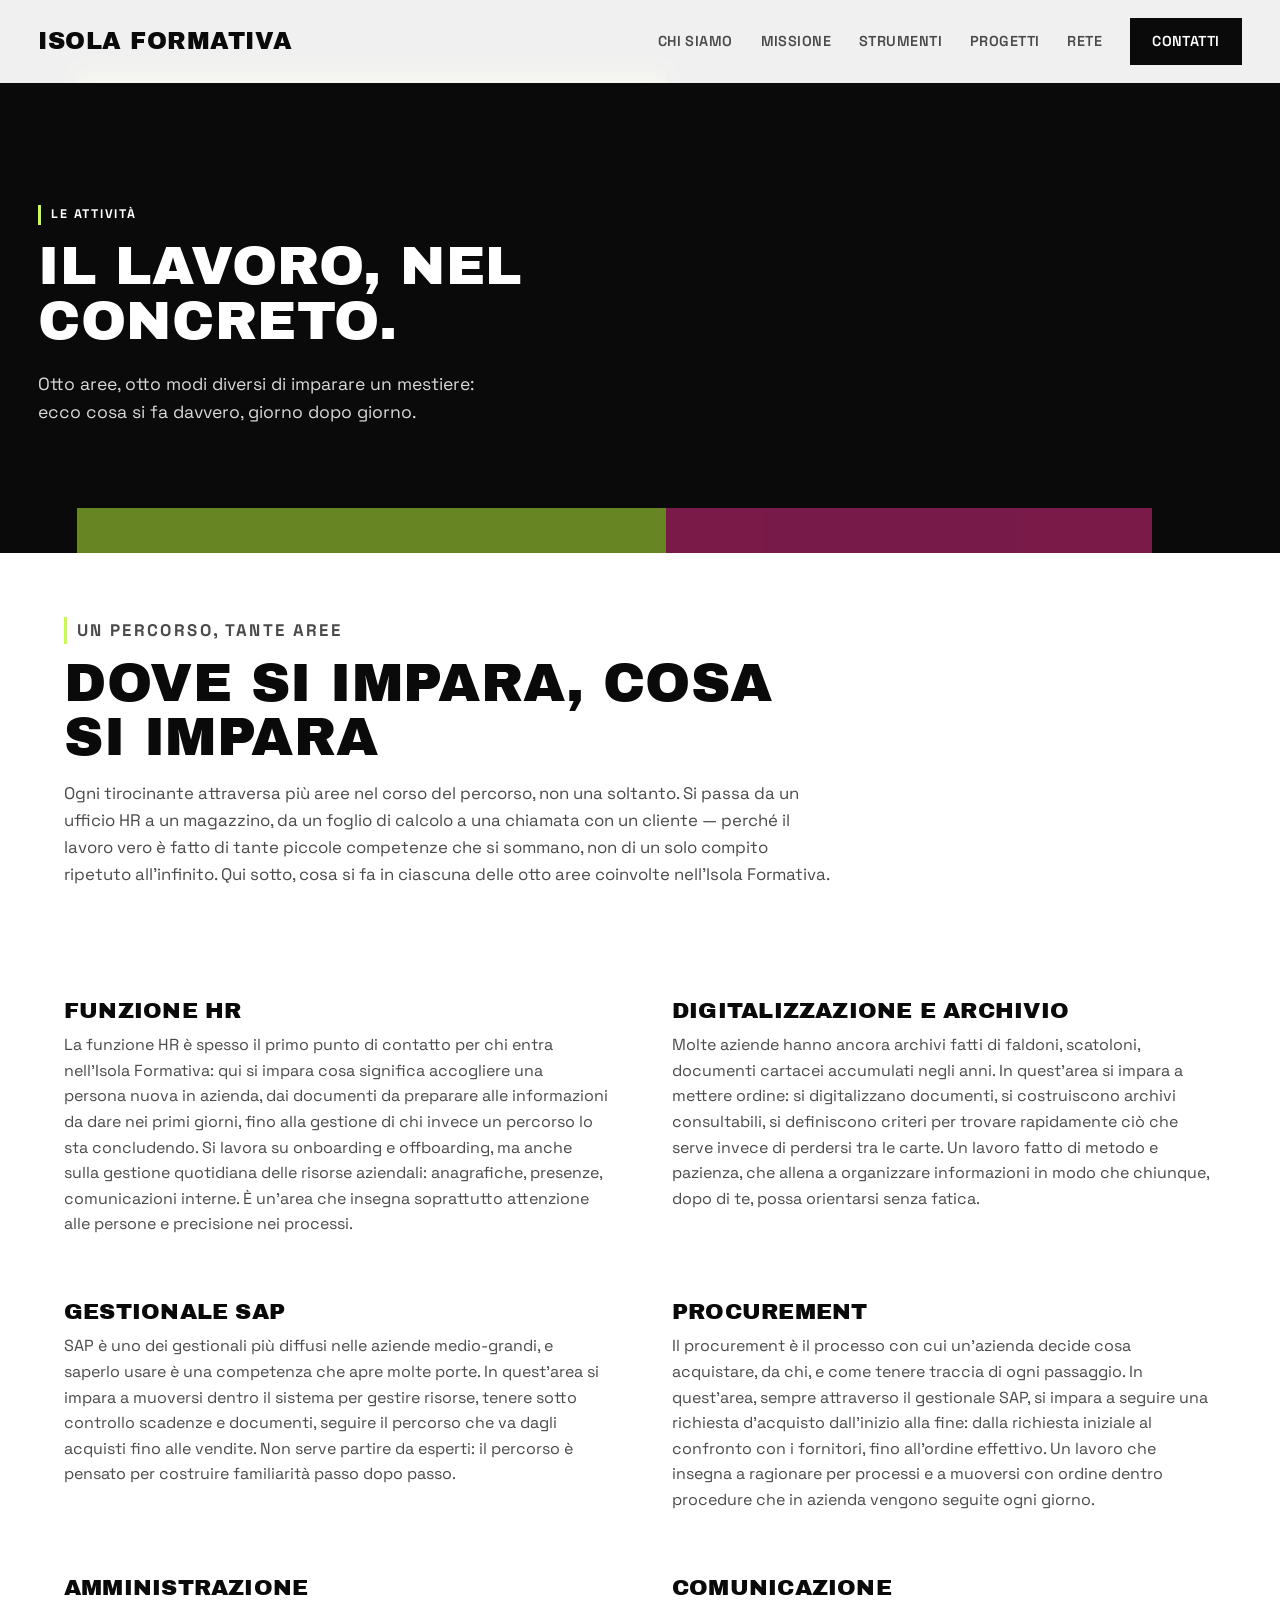
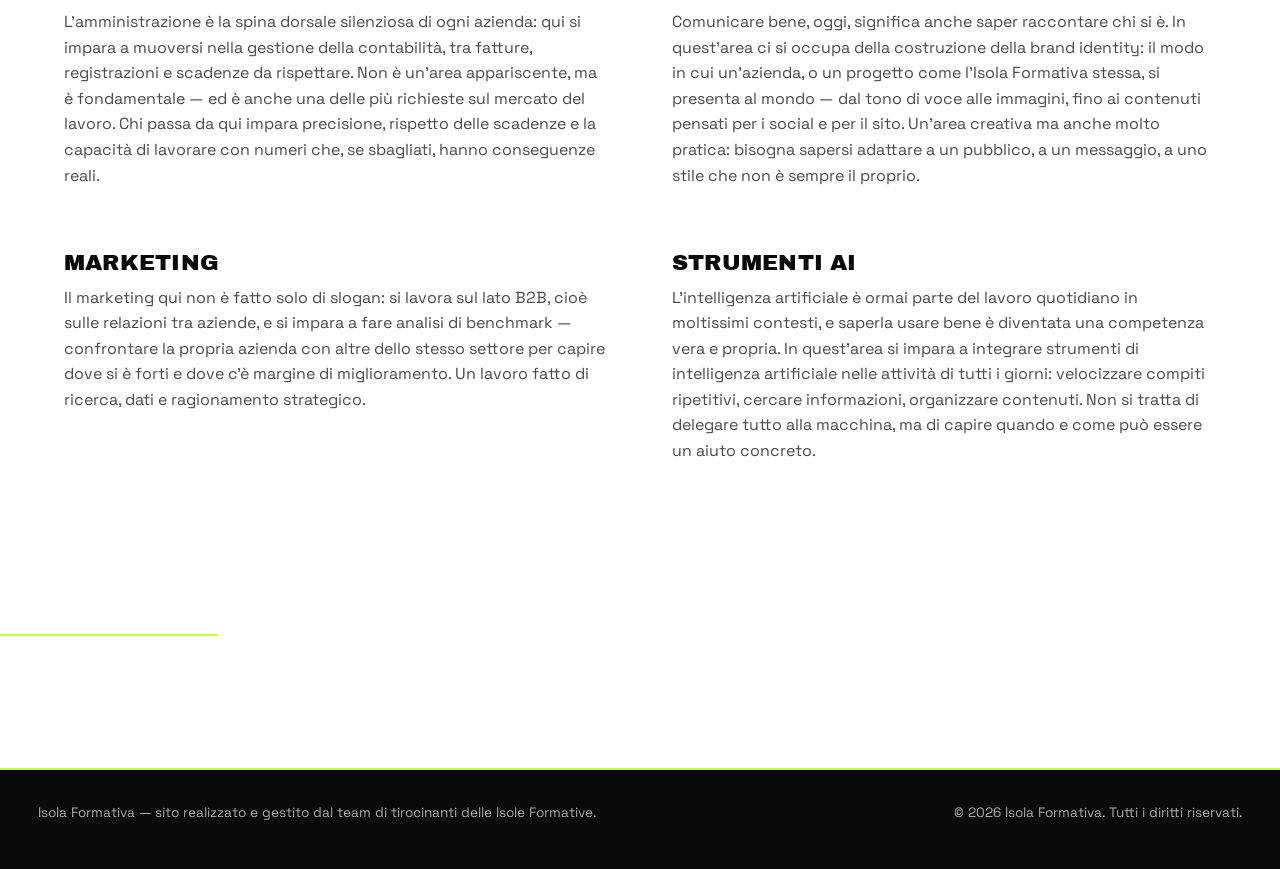
==== commit 8aacbe49: "Prova" ====
--- a/attivita.html
+++ b/attivita.html
@@ -11,7 +11,7 @@
 <link href="https://fonts.googleapis.com/css2?family=Archivo+Black&family=Space+Grotesk:wght@400;500;600&display=swap" rel="stylesheet">
 
 <link rel="stylesheet" href="style.css?v=58">
-<link rel="stylesheet" href="attivita.css?v=3">
+<link rel="stylesheet" href="attivita.css?v=4">
 </head>
 <body>
 
--- a/attivita.css
+++ b/attivita.css
@@ -52,10 +52,6 @@
 .attivita-item:nth-child(even){
   padding-right: 0;
 }
-.attivita-item:nth-last-child(-n+2){
-  border-bottom: none;
-  padding-bottom: 0;
-}
 
 .attivita-item h3{
   margin-bottom: 10px;
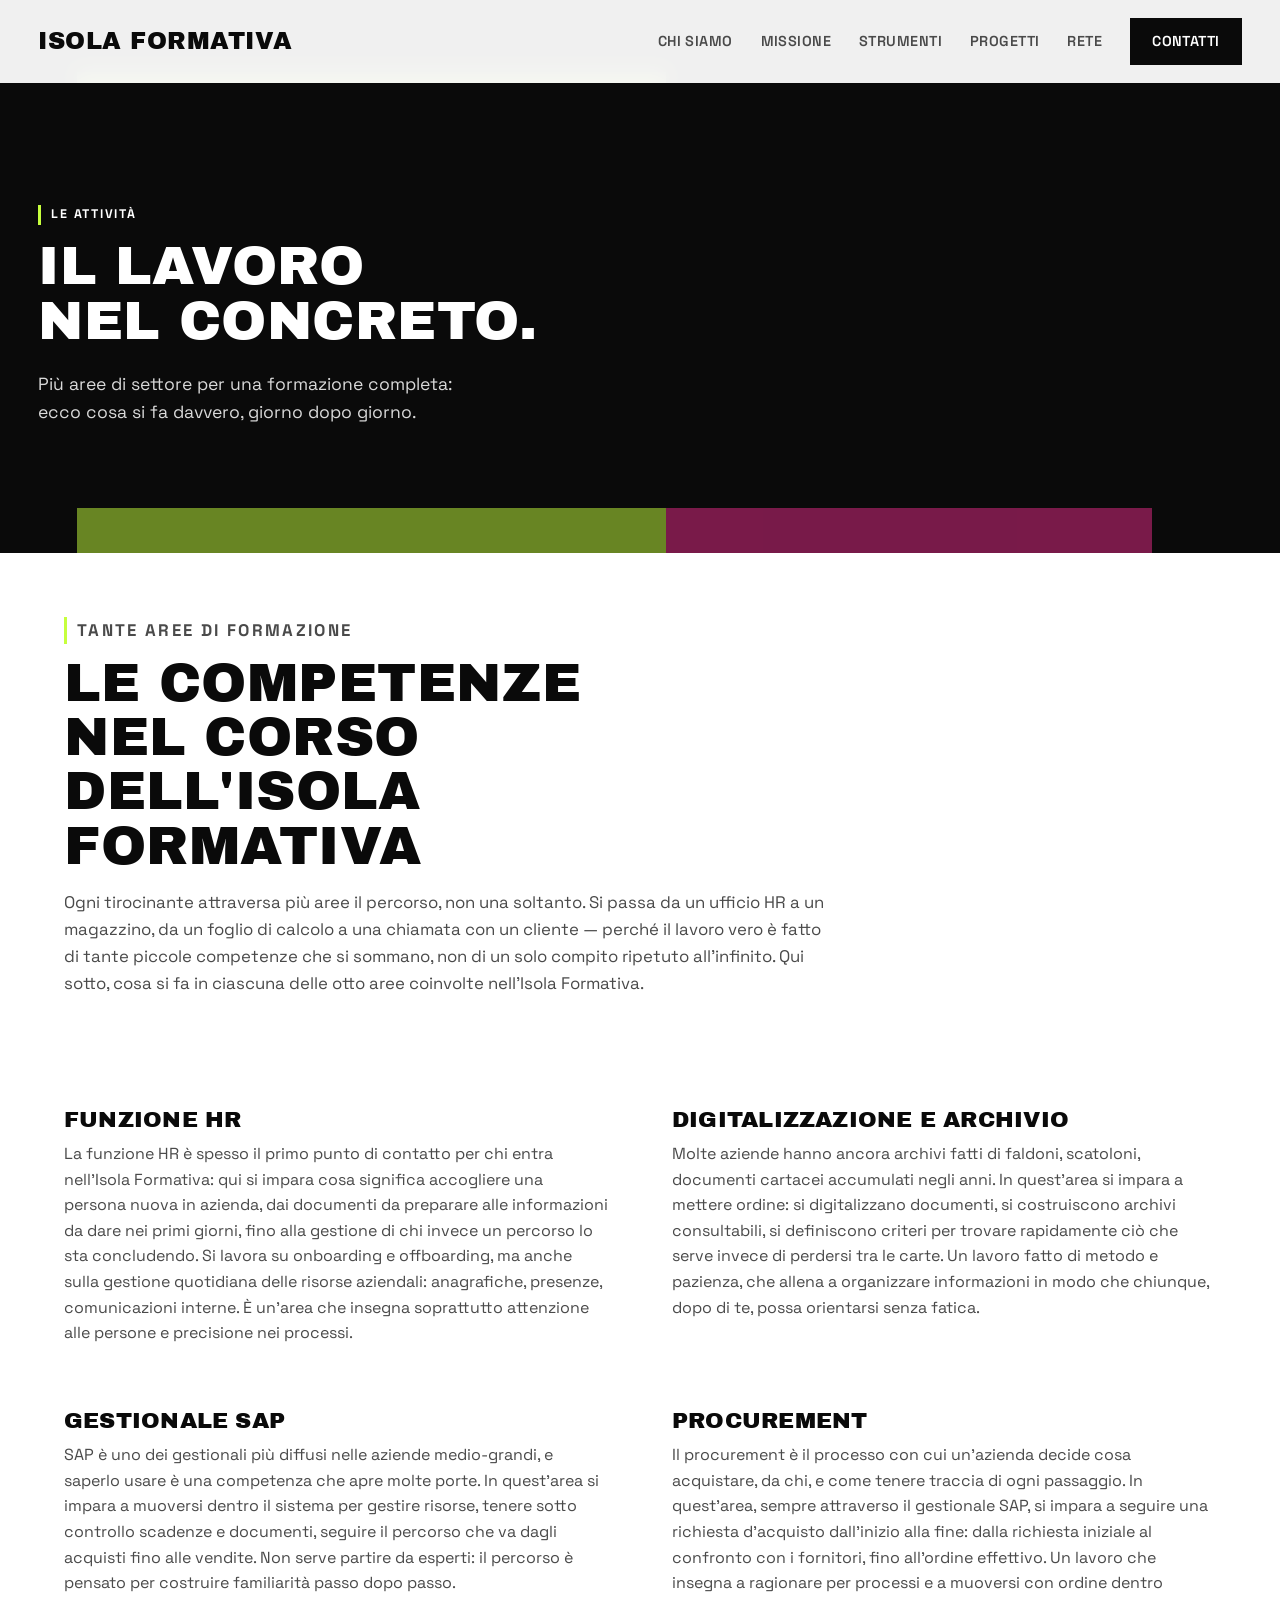
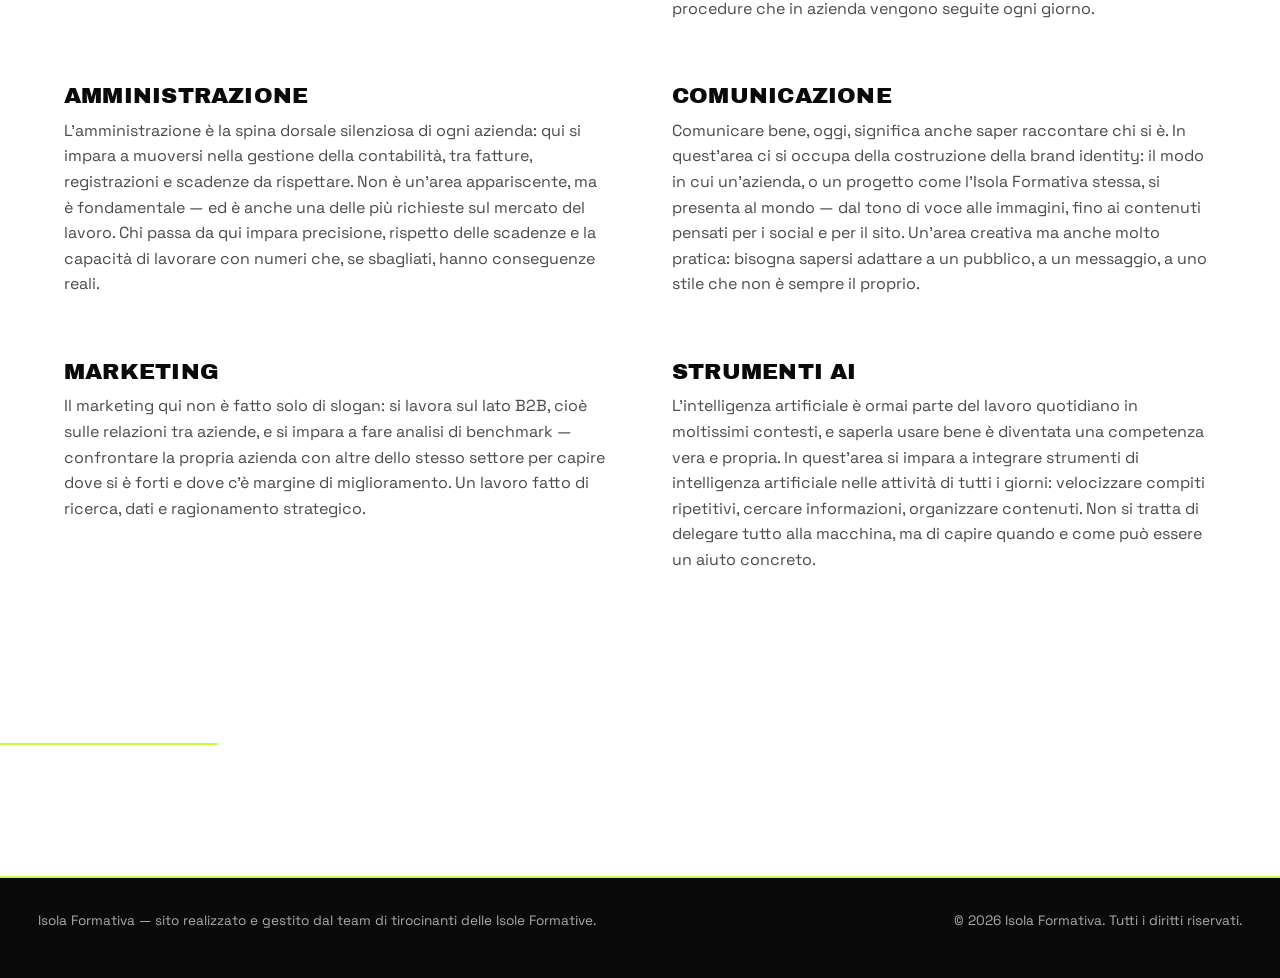
==== commit 0da80aec: "Prova" ====
--- a/attivita.html
+++ b/attivita.html
@@ -41,8 +41,8 @@
 <section class="section section-dark" id="attivita-intro">
   <div class="container">
     <p class="eyebrow eyebrow-light">Le attività</p>
-    <h2 class="light">Il lavoro, nel concreto.</h2>
-    <p class="lead light">Otto aree, otto modi diversi di imparare un mestiere:<br>ecco cosa si fa davvero, giorno dopo giorno.</p>
+    <h2 class="light">Il lavoro<br>nel concreto.</h2>
+    <p class="lead light">Più aree di settore per una formazione completa:<br>ecco cosa si fa davvero, giorno dopo giorno.</p>
   </div>
 </section>
 
@@ -52,9 +52,9 @@
     <div class="attivita-blocco">
 
       <div class="attivita-intro">
-        <p class="eyebrow">Un percorso, tante aree</p>
-        <h2>Dove si impara, cosa si impara</h2>
-        <p>Ogni tirocinante attraversa più aree nel corso del percorso, non una soltanto. Si passa da un ufficio HR a un magazzino, da un foglio di calcolo a una chiamata con un cliente — perché il lavoro vero è fatto di tante piccole competenze che si sommano, non di un solo compito ripetuto all'infinito. Qui sotto, cosa si fa in ciascuna delle otto aree coinvolte nell'Isola Formativa.</p>
+        <p class="eyebrow">Tante aree di formazione</p>
+        <h2>Le competenze<br>nel corso dell'Isola Formativa</h2>
+        <p>Ogni tirocinante attraversa più aree il percorso, non una soltanto. Si passa da un ufficio HR a un magazzino, da un foglio di calcolo a una chiamata con un cliente — perché il lavoro vero è fatto di tante piccole competenze che si sommano, non di un solo compito ripetuto all'infinito. Qui sotto, cosa si fa in ciascuna delle otto aree coinvolte nell'Isola Formativa.</p>
       </div>
 
       <div class="attivita-grid">
--- a/style.css
+++ b/style.css
@@ -859,6 +859,7 @@
   color: var(--ink-soft);
   line-height: 1.4;
   text-align: left;
+  justify-self: start;
 }
 .partner-logo-item img{
   height: 55px;
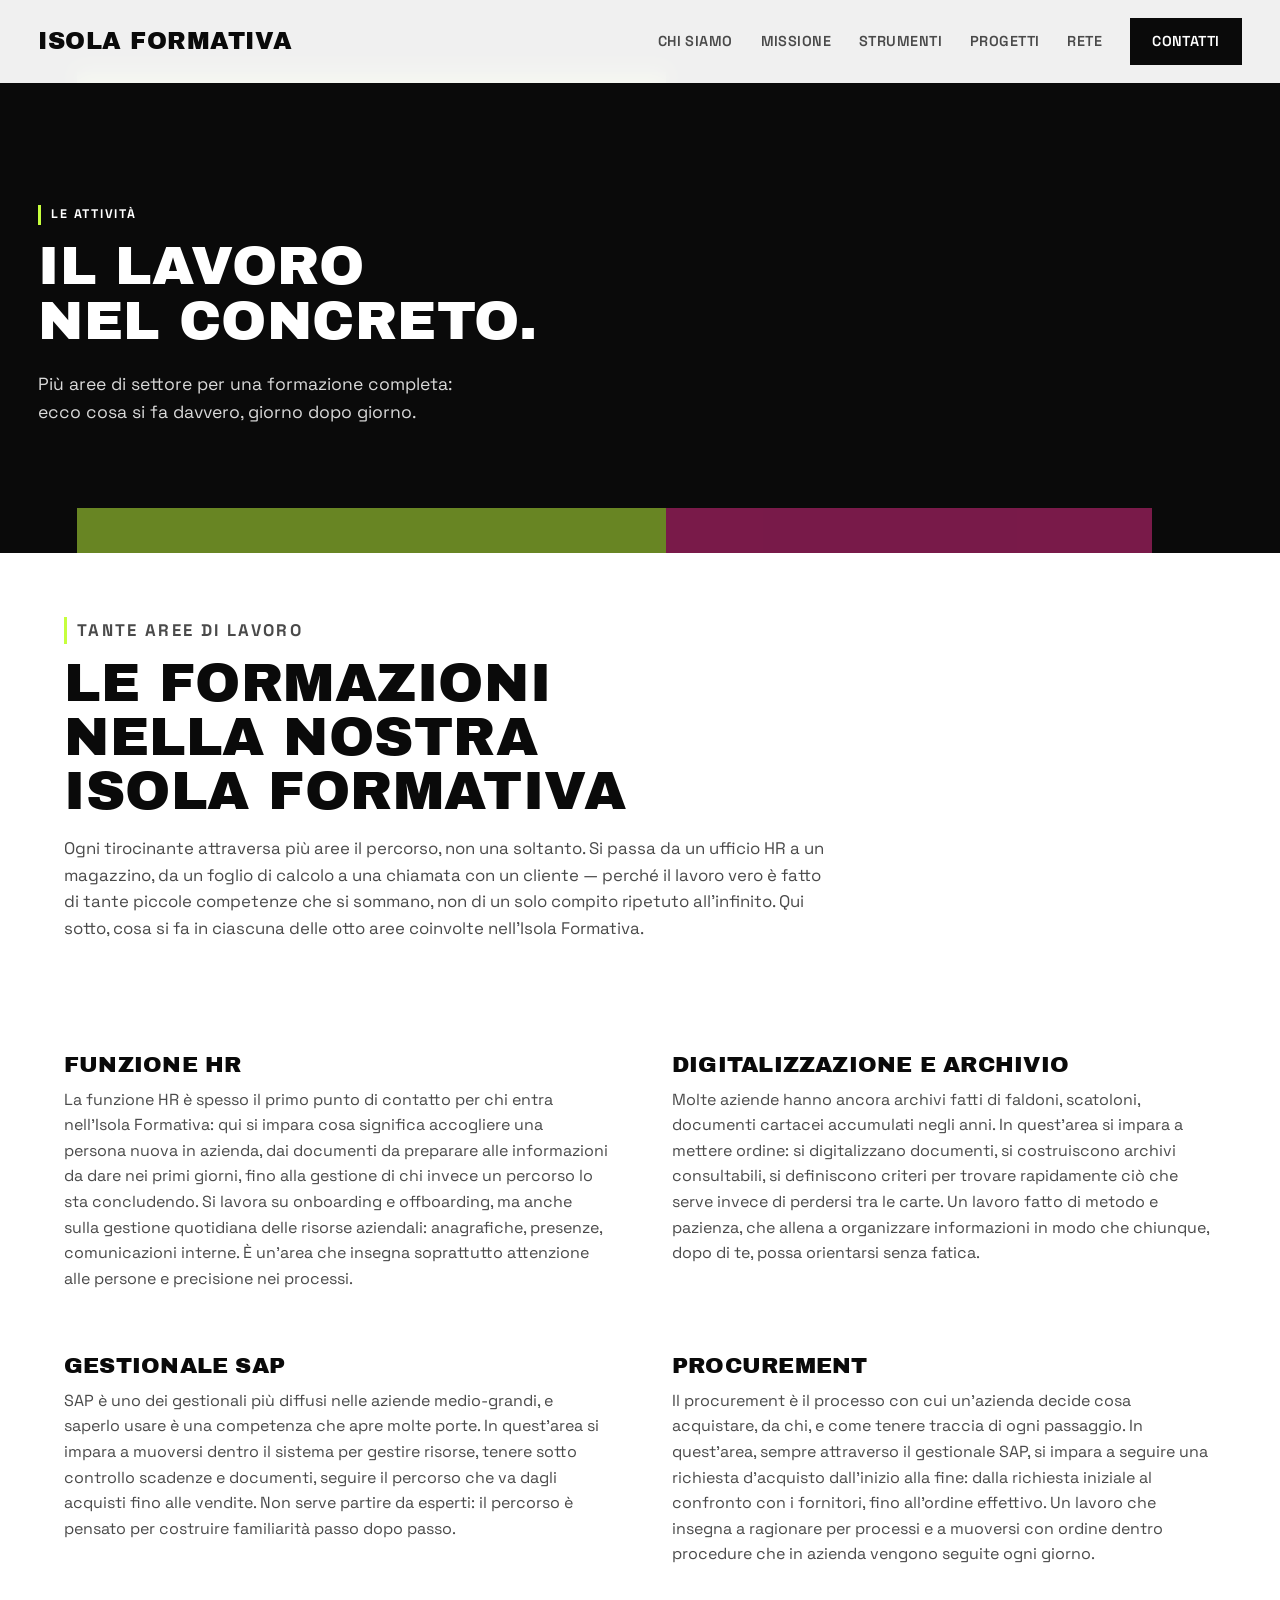
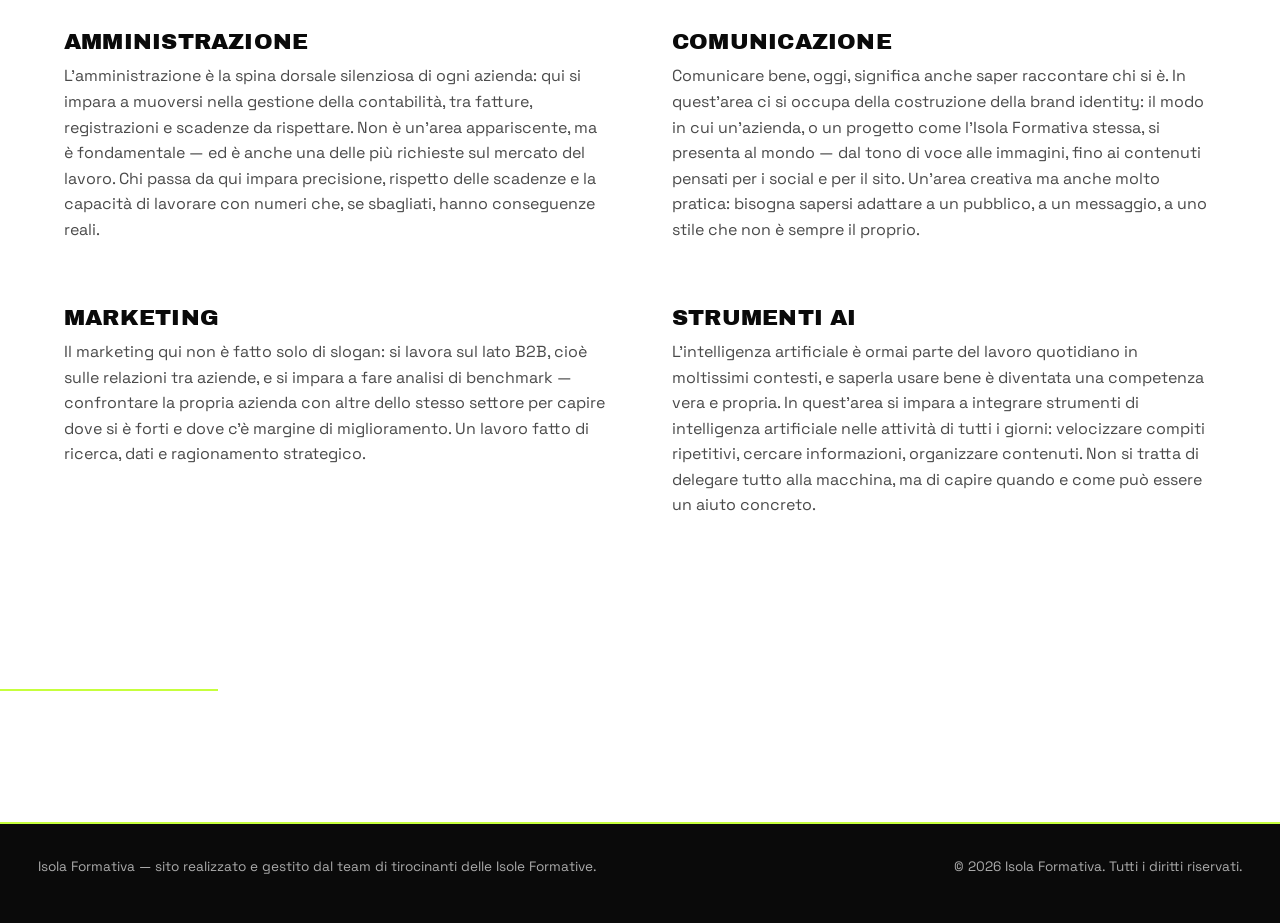
==== commit 465c5abd: "Prova" ====
--- a/attivita.html
+++ b/attivita.html
@@ -52,8 +52,8 @@
     <div class="attivita-blocco">
 
       <div class="attivita-intro">
-        <p class="eyebrow">Tante aree di formazione</p>
-        <h2>Le competenze<br>nel corso dell'Isola Formativa</h2>
+        <p class="eyebrow">Tante aree di lavoro</p>
+        <h2>Le formazioni<br>nella nostra<br>Isola Formativa</h2>
         <p>Ogni tirocinante attraversa più aree il percorso, non una soltanto. Si passa da un ufficio HR a un magazzino, da un foglio di calcolo a una chiamata con un cliente — perché il lavoro vero è fatto di tante piccole competenze che si sommano, non di un solo compito ripetuto all'infinito. Qui sotto, cosa si fa in ciascuna delle otto aree coinvolte nell'Isola Formativa.</p>
       </div>
 
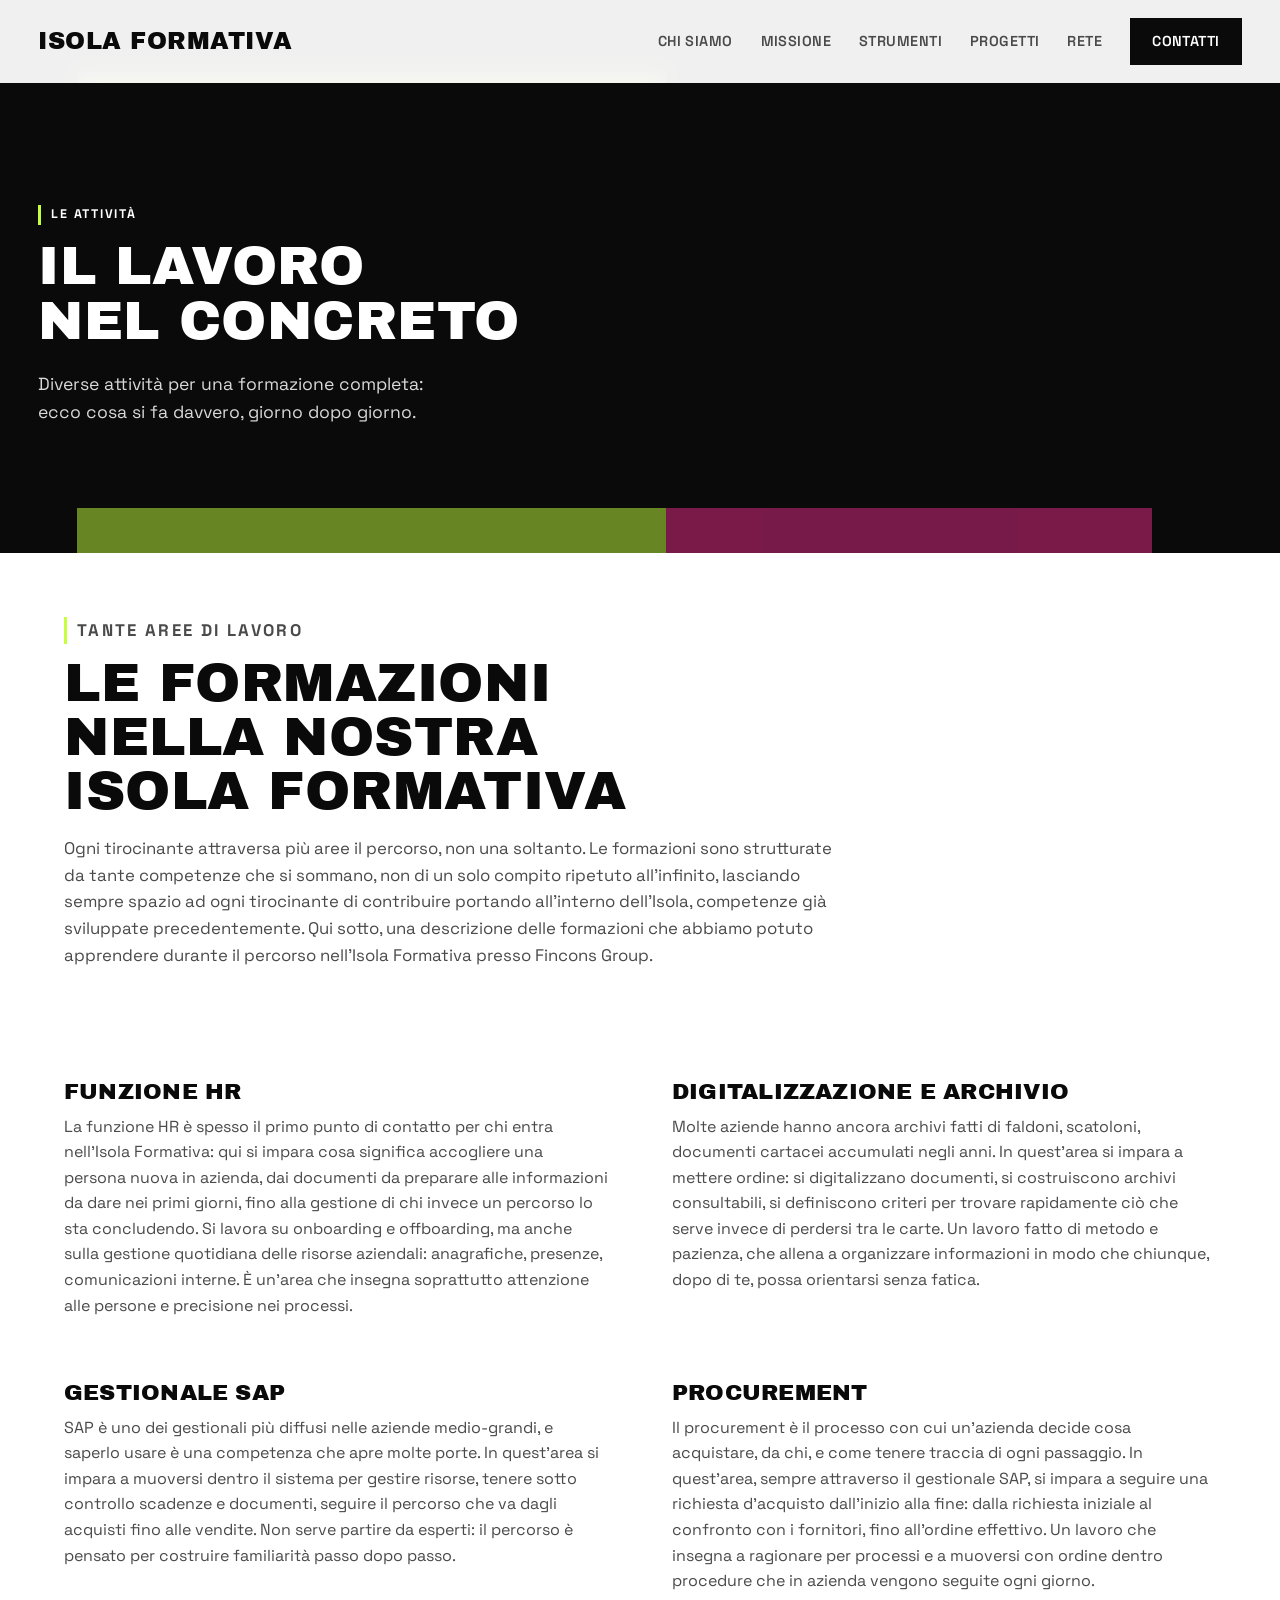
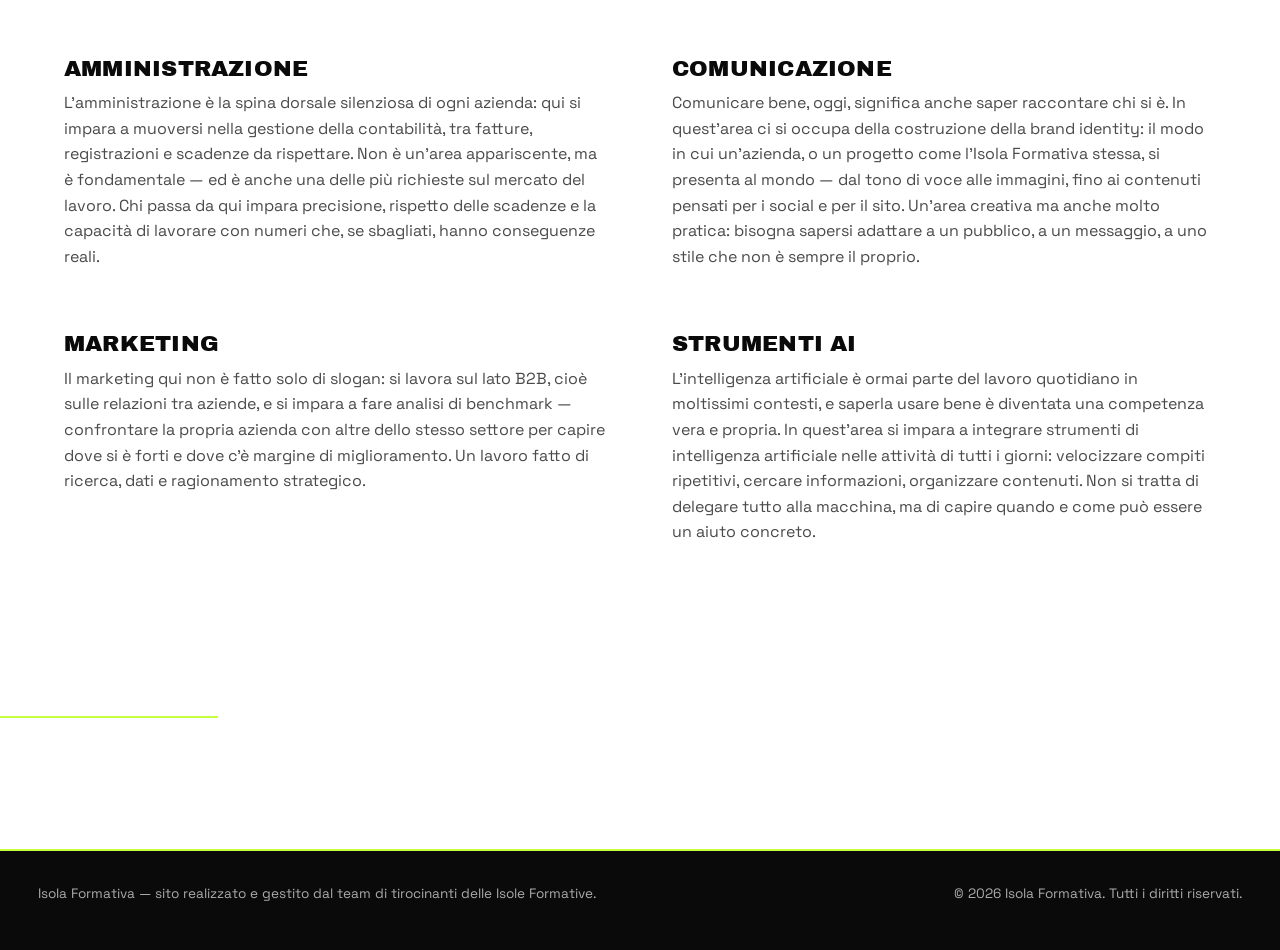
==== commit 3e998ab1: "Prova" ====
--- a/attivita.html
+++ b/attivita.html
@@ -41,8 +41,8 @@
 <section class="section section-dark" id="attivita-intro">
   <div class="container">
     <p class="eyebrow eyebrow-light">Le attività</p>
-    <h2 class="light">Il lavoro<br>nel concreto.</h2>
-    <p class="lead light">Più aree di settore per una formazione completa:<br>ecco cosa si fa davvero, giorno dopo giorno.</p>
+    <h2 class="light">Il lavoro<br>nel concreto</h2>
+    <p class="lead light">Diverse attività per una formazione completa:<br>ecco cosa si fa davvero, giorno dopo giorno.</p>
   </div>
 </section>
 
@@ -54,7 +54,7 @@
       <div class="attivita-intro">
         <p class="eyebrow">Tante aree di lavoro</p>
         <h2>Le formazioni<br>nella nostra<br>Isola Formativa</h2>
-        <p>Ogni tirocinante attraversa più aree il percorso, non una soltanto. Si passa da un ufficio HR a un magazzino, da un foglio di calcolo a una chiamata con un cliente — perché il lavoro vero è fatto di tante piccole competenze che si sommano, non di un solo compito ripetuto all'infinito. Qui sotto, cosa si fa in ciascuna delle otto aree coinvolte nell'Isola Formativa.</p>
+        <p>Ogni tirocinante attraversa più aree il percorso, non una soltanto. Le formazioni sono strutturate da tante competenze che si sommano, non di un solo compito ripetuto all'infinito, lasciando sempre spazio ad ogni tirocinante di contribuire portando all'interno dell'Isola, competenze già sviluppate precedentemente. Qui sotto, una descrizione delle formazioni che abbiamo potuto apprendere durante il percorso nell'Isola Formativa presso Fincons Group.</p>
       </div>
 
       <div class="attivita-grid">
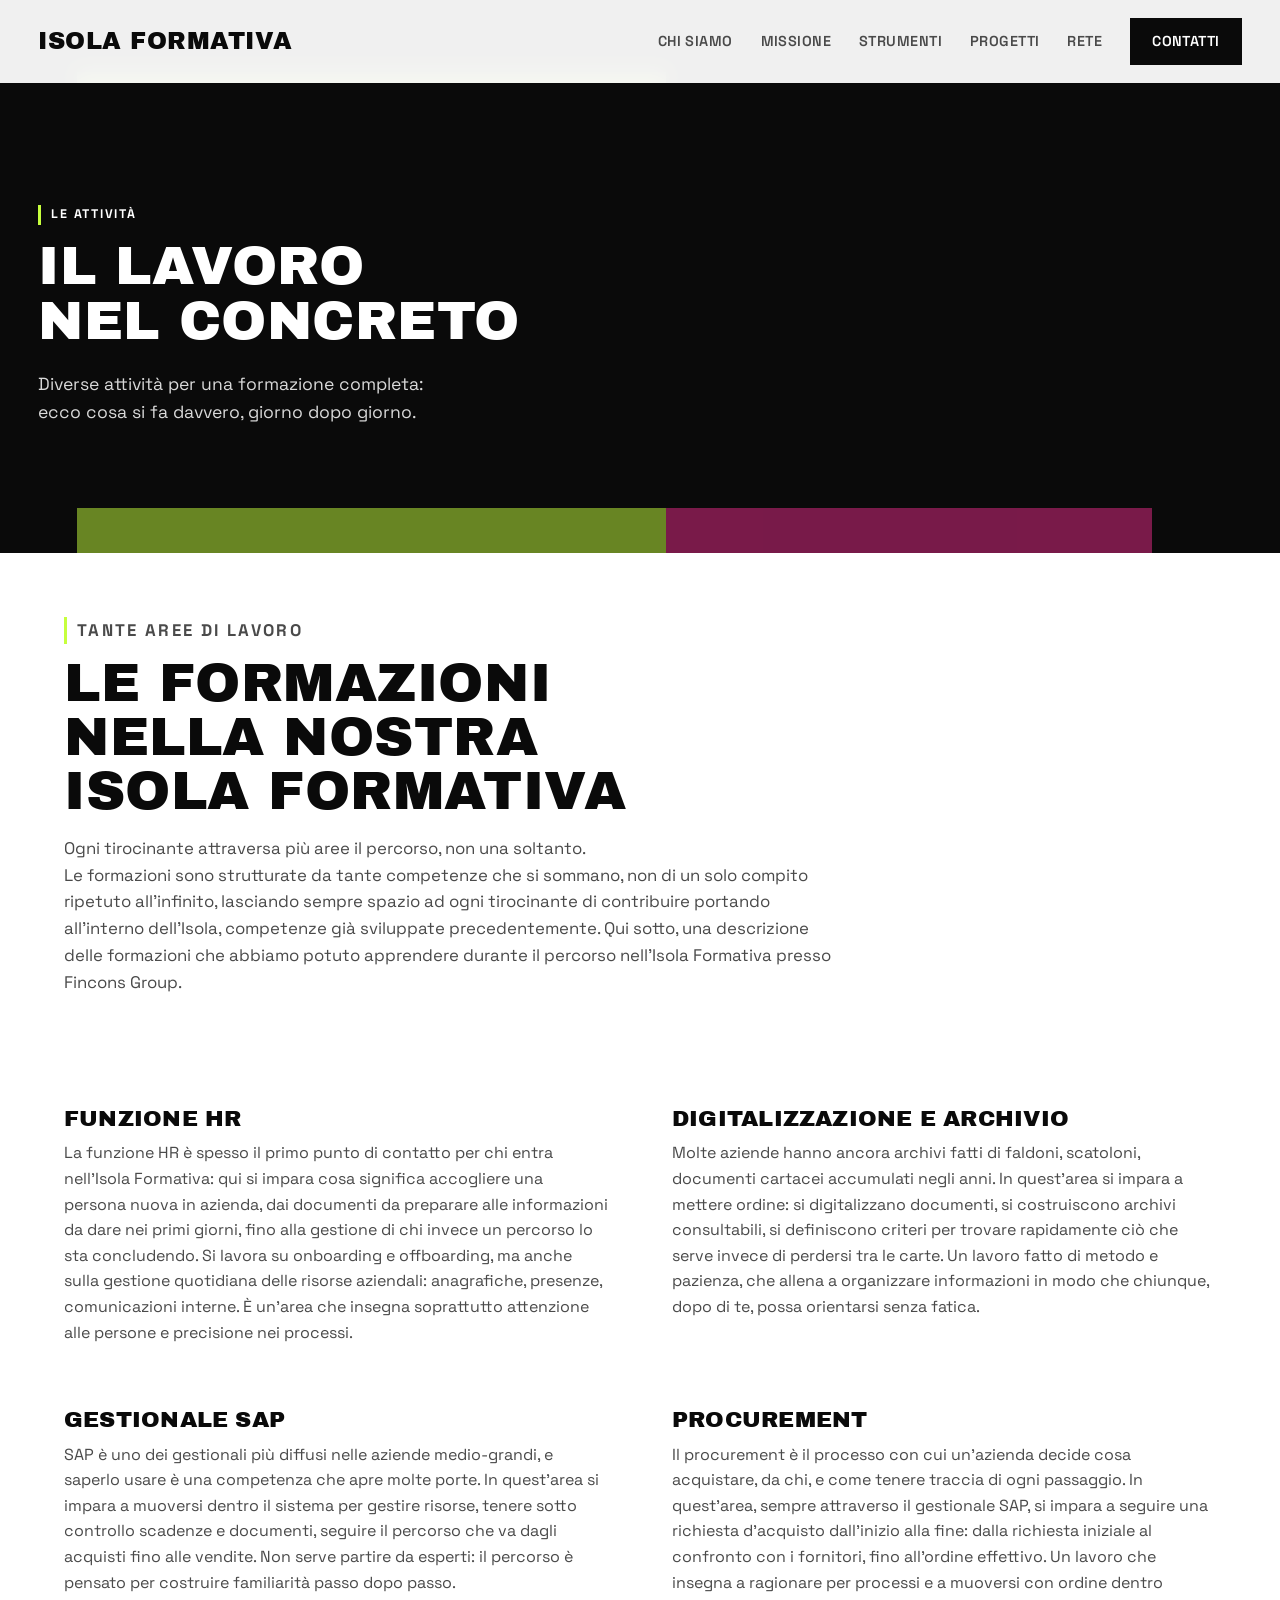
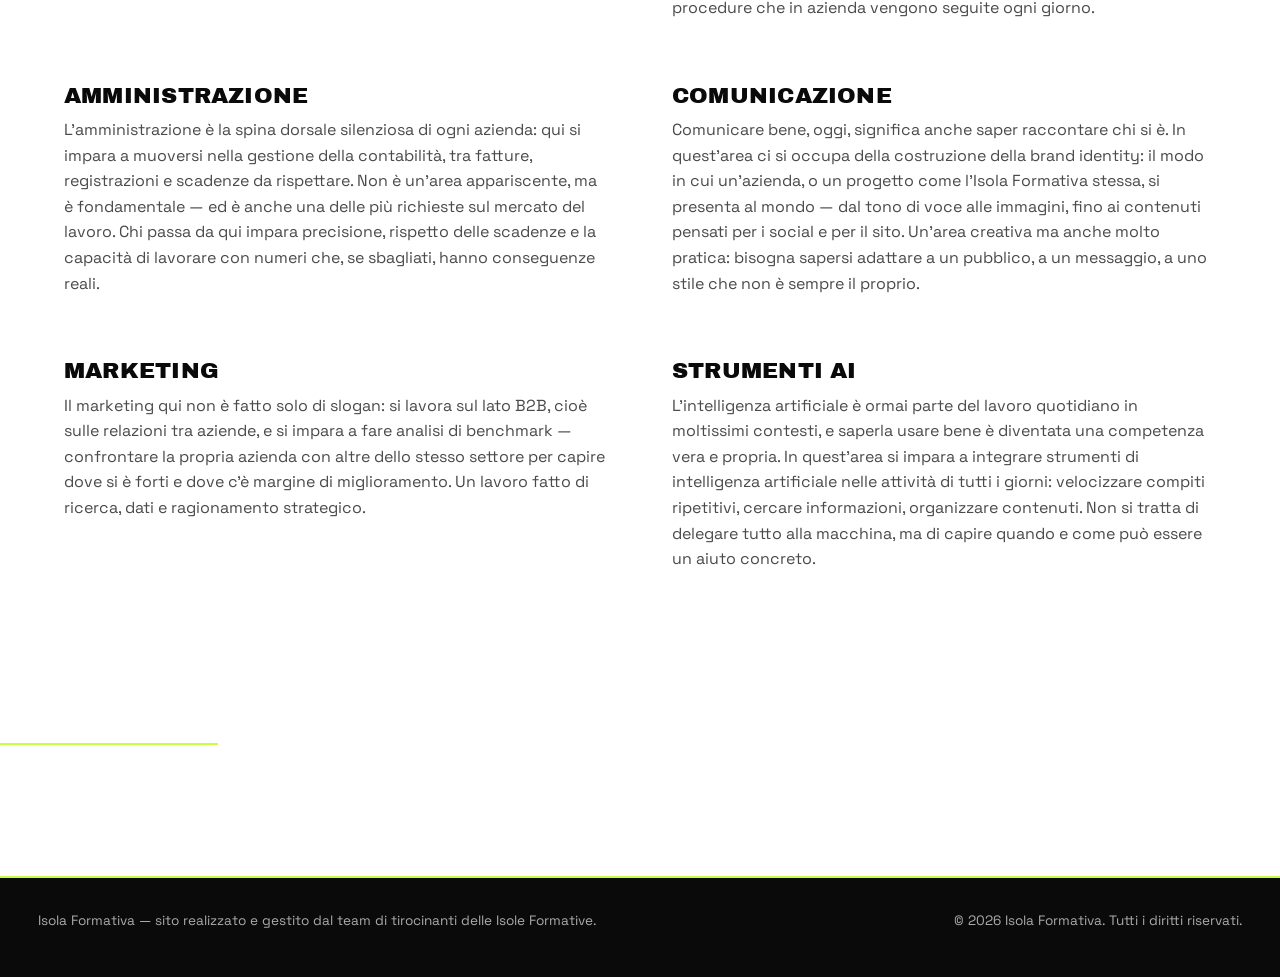
==== commit 26ca6c9f: "Prova" ====
--- a/attivita.html
+++ b/attivita.html
@@ -54,7 +54,7 @@
       <div class="attivita-intro">
         <p class="eyebrow">Tante aree di lavoro</p>
         <h2>Le formazioni<br>nella nostra<br>Isola Formativa</h2>
-        <p>Ogni tirocinante attraversa più aree il percorso, non una soltanto. Le formazioni sono strutturate da tante competenze che si sommano, non di un solo compito ripetuto all'infinito, lasciando sempre spazio ad ogni tirocinante di contribuire portando all'interno dell'Isola, competenze già sviluppate precedentemente. Qui sotto, una descrizione delle formazioni che abbiamo potuto apprendere durante il percorso nell'Isola Formativa presso Fincons Group.</p>
+        <p>Ogni tirocinante attraversa più aree il percorso, non una soltanto.<br>Le formazioni sono strutturate da tante competenze che si sommano, non di un solo compito ripetuto all'infinito, lasciando sempre spazio ad ogni tirocinante di contribuire portando all'interno dell'Isola, competenze già sviluppate precedentemente. Qui sotto, una descrizione delle formazioni che abbiamo potuto apprendere durante il percorso nell'Isola Formativa presso Fincons Group.</p>
       </div>
 
       <div class="attivita-grid">
